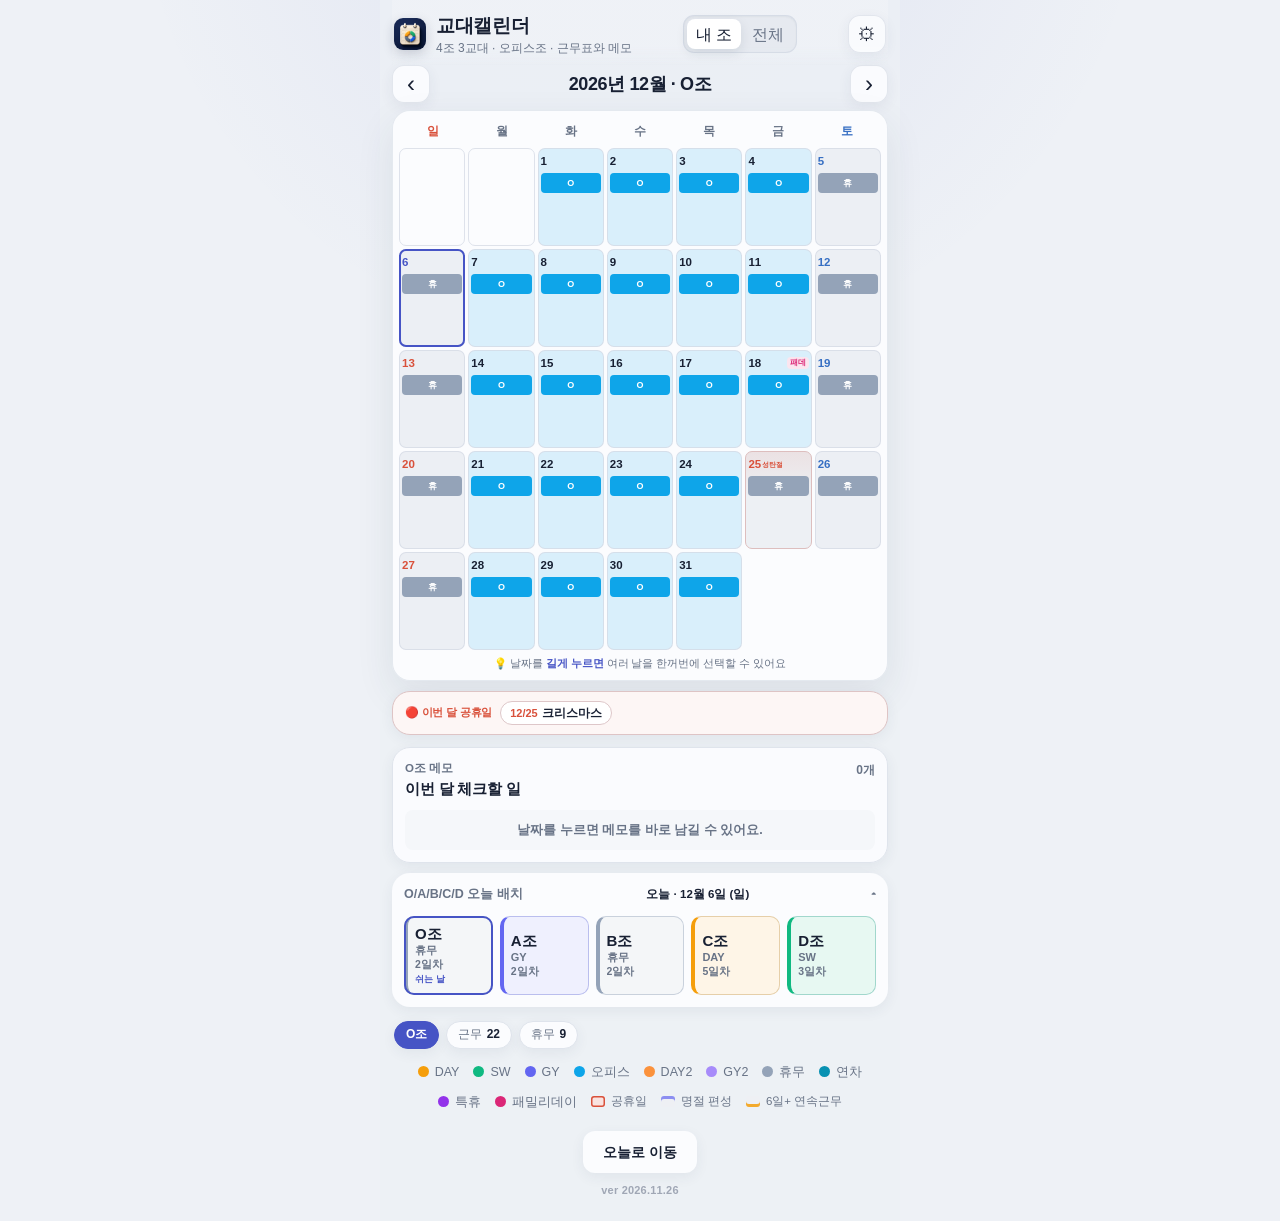
==== index.html @ f19671cc "Give the calendar the first screen, and the rest what is left Opening the app put a board of five te" ====
<!DOCTYPE html>
<html lang="ko">
<head>
  <meta charset="UTF-8" />
  <meta name="viewport" content="width=device-width, initial-scale=1.0, maximum-scale=1.0, user-scalable=no, viewport-fit=cover" />
  <title>교대캘린더: 교대근무자를 위한 캘린더</title>
  <meta name="description" content="교대근무자의 일정과 메모를 한눈에 보고 친구와 공유하는 교대캘린더" />
  <meta name="theme-color" content="#18233f" />
  <meta name="mobile-web-app-capable" content="yes" />
  <meta name="apple-mobile-web-app-capable" content="yes" />
  <meta name="apple-mobile-web-app-title" content="교대캘린더" />
  <meta name="apple-mobile-web-app-status-bar-style" content="default" />
  <link rel="manifest" href="manifest.json" />
  <link rel="icon" href="icons/icon-192-v2.png" />
  <link rel="apple-touch-icon" href="icons/icon-180-v2.png" />
  <link rel="stylesheet" href="style.css?v=20261126c" />
</head>
<body>
  <div class="app">
    <!-- 상단 헤더 -->
    <header class="app-header">
      <div class="brand">
        <img class="brand-logo" src="icons/icon-192-v2.png" alt="" />
        <div class="brand-text">
          <h1>교대캘린더</h1>
          <p class="brand-sub">4조 3교대 · 오피스조 · 근무표와 메모</p>
        </div>
      </div>
      <nav class="calendar-view-tabs" id="calendarViewTabs" aria-label="달력 보기 방식">
        <button type="button" data-calendar-view="single">내 조</button>
        <button type="button" data-calendar-view="all">전체</button>
      </nav>
      <button class="icon-btn" id="btnSettings" aria-label="설정">⚙</button>
    </header>

    <!-- 공유 보기 + 공동 메모 배너 -->
    <div class="sync-banner" id="syncBanner" hidden></div>

    <!-- 초대 링크를 브라우저로 연 친구에게만 보이는 앱 설치 안내 -->
    <div class="install-banner" id="installBanner" hidden></div>

    <!-- 월 이동 -->
    <section class="month-nav">
      <button class="icon-btn nav" id="btnPrev" aria-label="이전 달">‹</button>
      <button class="month-title" id="monthTitle">2026년 6월</button>
      <button class="icon-btn nav" id="btnNext" aria-label="다음 달">›</button>
    </section>

    <!-- 기간 선택 안내 -->
    <div class="range-banner" id="rangeBanner" hidden>
      <span id="rangeBannerText"></span>
      <button id="rangeCancel">취소</button>
    </div>

    <!-- 캘린더 -->
    <main class="calendar" id="singleCalendar">
      <div class="weekdays" id="weekdays"></div>
      <div class="grid" id="grid"></div>
      <p class="cal-hint">💡 날짜를 <b>길게 누르면</b> 여러 날을 한꺼번에 선택할 수 있어요</p>
    </main>

    <!-- 조별 가로 비교표 -->
    <section class="all-groups-calendar" id="allGroupsCalendar" hidden>
      <div class="all-groups-head">
        <div>
          <span>월간 근무 흐름</span>
          <h2>A·B·C·D·O조 비교</h2>
        </div>
        <p>좌우로 밀어서 날짜를 확인하세요</p>
      </div>
      <div class="all-groups-scroll" id="allGroupsScroll">
        <div class="all-groups-grid" id="allGroupsGrid"></div>
      </div>
      <p class="all-groups-hint">근무 칸을 누르면 해당 조의 일정과 메모를 수정할 수 있어요.</p>
    </section>

    <!-- 이번 달 공휴일 -->
    <section class="holiday-panel" id="holidayPanel" hidden></section>

    <!-- 이번 달 메모 -->
    <section class="memo-panel" id="memoPanel" hidden></section>

    <!-- 오늘 조별 배치 (달력이 화면을 먼저 차지하도록 메모 아래에 둔다) -->
    <section class="team-board" id="teamBoard"></section>

    <!-- 월 요약 -->
    <section class="summary" id="summary"></section>

    <!-- 범례 -->
    <section class="legend" id="legend"></section>

    <footer class="app-footer">
      <button class="btn-soft" id="btnToday">오늘로 이동</button>
      <div class="app-version">ver 2026.11.26</div>
    </footer>
  </div>

  <!-- 날짜 편집 시트 -->
  <div class="backdrop" id="dayBackdrop" hidden></div>
  <div class="sheet" id="daySheet" hidden role="dialog" aria-modal="true">
    <div class="sheet-handle"></div>
    <div class="sheet-head">
      <h2 id="sheetDate">날짜</h2>
      <button class="icon-btn" id="btnCloseSheet" aria-label="닫기">✕</button>
    </div>
    <div class="sheet-holiday" id="sheetHoliday" hidden></div>
    <p class="sheet-hint">이 날의 근무를 선택하세요. (패턴과 다르게 바꾸면 <b>수동 변경</b>으로 표시됩니다)</p>
    <div class="memo-editor" id="memoEditor">
      <div class="memo-head">
        <label class="memo-label" for="sheetMemo">함께 보는 메모</label>
        <span class="memo-count" id="memoCount">0/80</span>
      </div>
      <textarea class="memo-input" id="sheetMemo" rows="3" placeholder="예: 교육, 비번, 연차…" maxlength="80"></textarea>
      <div class="memo-presets" id="memoPresets" aria-label="빠른 메모">
        <button type="button" data-memo="교육">교육</button>
        <button type="button" data-memo="비번">비번</button>
        <button type="button" data-memo="연차">연차</button>
        <button type="button" data-memo="병원">병원</button>
      </div>
    </div>
    <div class="sheet-section-label">근무 선택</div>
    <div class="options" id="sheetOptions"></div>
    <div class="sheet-desig" id="sheetDesig" hidden></div>
    <button class="btn-revert" id="btnRevert" hidden>↺ 패턴 값으로 되돌리기</button>
  </div>

  <!-- 설정 화면 -->
  <div class="modal" id="settingsModal" hidden role="dialog" aria-modal="true">
    <header class="modal-head">
      <button class="icon-btn" id="btnCloseSettings" aria-label="닫기">‹</button>
      <h2>설정</h2>
      <span style="width:38px"></span>
    </header>
    <div class="modal-body">

      <section class="set-section">
        <h3>근무 종류 · 시간 · 색상</h3>
        <p class="set-desc">달력 뱃지(D·S·G…), 이름, 시간, 색을 자유롭게 바꾸세요. 맨 아래 <b>＋ 근무 종류 추가</b>로 새 근무를, 🗑 로 삭제할 수 있어요. (시간을 비우면 ‘쉬는 날’로 취급)</p>
        <div class="st-list" id="setShiftTypes"></div>
      </section>

      <section class="set-section">
        <h3>반복 패턴</h3>
        <p class="set-desc">한 주기(사이클)를 순서대로 만드세요. 이 패턴이 조별로 자동 적용됩니다. 달력에서 특정 날을 탭해 따로 바꾸면 현재 선택한 조의 그 날만 수동 변경됩니다.</p>
        <div class="pattern-chips" id="patternChips"></div>
        <div class="pattern-add" id="patternAdd"></div>
        <div class="pattern-actions">
          <button class="btn-soft" id="btnDefaultPattern">기본 패턴 넣기 (D·S·G)</button>
          <button class="btn-text-danger" id="btnClearPattern">패턴 모두 비우기</button>
        </div>
      </section>

      <section class="set-section">
        <h3>패턴 시작일</h3>
        <p class="set-desc">A조의 <b>DAY 1일차</b>가 적용되는 기준 날짜예요. 기본값은 2026년 6월 25일이 A조 GY 4일차가 되도록 맞춰져 있습니다.</p>
        <input class="date-input" id="startDate" type="date" />
      </section>

      <section class="set-section" id="baselineSection">
        <h3>✅ 수동 변경을 기본으로 확정</h3>
        <p class="set-desc">달력에서 직접 바꾼 날(우측 상단 <b>빨간 네모</b>)을 현재 조의 <b>기본 근무표로 굳혀서</b> 빨간 표시를 없앱니다. 바꾼 값은 그대로 유지되고, 친구 화면에도 깔끔하게 반영돼요. 나중에 또 바꾸면 다시 표시되고, 언제든 다시 확정할 수 있어요.</p>
        <div id="baselineBox"></div>
      </section>

      <section class="set-section" id="syncSection">
        <h3>친구와 공유하기</h3>
        <p class="set-desc">근무표를 링크로 초대해 함께 보세요. 근무표 편집은 나만 할 수 있고, 날짜별 <b>메모는 함께 작성</b>할 수 있습니다.</p>
        <div id="syncBox"></div>
      </section>

      <section class="set-section">
        <h3>데이터</h3>
        <p class="set-desc">데이터는 이 브라우저에 저장됩니다. 백업하거나 다른 기기로 옮길 때 사용하세요.</p>
        <div class="data-btns">
          <button class="btn-soft" id="btnExport">⬇ 백업 내보내기</button>
          <button class="btn-soft" id="btnImport">⬆ 불러오기</button>
          <button class="btn-text-danger" id="btnReset">전체 초기화</button>
        </div>
        <input id="importFile" type="file" accept="application/json" hidden />
        <a class="legal-link" href="privacy.html">개인정보 처리방침</a>
      </section>

      <p class="set-foot">교대캘린더 · ver 2026.11.26</p>
    </div>
  </div>

  <script src="qrcode.js?v=20260715a"></script>
  <script src="sync-config.js?v=20261126c"></script>
  <script src="sync.js?v=20261126c"></script>
  <script src="app.js?v=20261126c"></script>
  <script>
    if ('serviceWorker' in navigator && location.protocol !== 'file:') {
      window.addEventListener('load', () => {
        let refreshed = false;
        navigator.serviceWorker.addEventListener('controllerchange', () => {
          if (refreshed) return;
          refreshed = true;
          window.location.reload();
        });
        navigator.serviceWorker.register('./service-worker.js?v=20261126c', { updateViaCache:'none' })
          .then((registration) => registration.update())
          .catch((error) => console.warn('Service worker registration failed:', error));
      });
    }
  </script>
</body>
</html>
---- style.css ----
:root{
  --bg: #eef1f6;
  --card: #fbfcfe;
  --ink: #182033;
  --ink-soft: #687386;
  --line: #dfe4ec;
  --brand: #4654c5;
  --sun: #d9513b;
  --sat: #376fc3;
  --radius: 18px;
  --shadow: 0 14px 38px rgba(42,53,85,.09);
  --shadow-sm: 0 4px 14px rgba(42,53,85,.065);
}

*{ box-sizing:border-box; -webkit-tap-highlight-color: transparent; }
html,body{ margin:0; padding:0; scroll-behavior:smooth; }
body{
  background:
    radial-gradient(circle at 50% -12%, rgba(70,84,197,.09), transparent 34%),
    var(--bg);
  color: var(--ink);
  font-family: "Pretendard Variable", Pretendard, "SUIT Variable", SUIT, -apple-system, BlinkMacSystemFont, "Segoe UI", "Malgun Gothic", sans-serif;
  -webkit-font-smoothing: antialiased;
  line-height: 1.45;
}
button, input, textarea{ font:inherit; }
button, input, textarea{ transition:border-color .18s ease, background-color .18s ease, color .18s ease, box-shadow .18s ease, transform .12s ease; }
button:focus-visible, input:focus-visible, textarea:focus-visible{
  outline:3px solid color-mix(in srgb, var(--brand) 28%, transparent);
  outline-offset:2px;
}

.app{
  max-width: 520px;
  margin: 0 auto;
  min-height: 100dvh;
  background: rgba(238,241,246,.72);
  padding: 0 12px env(safe-area-inset-bottom);
  display: flex;
  flex-direction: column;
}

/* 헤더 */
.app-header{
  position: sticky; top:0; z-index: 5;
  display:flex; align-items:center; justify-content:space-between; gap:8px;
  padding: calc(12px + env(safe-area-inset-top)) 2px 8px;
  background: linear-gradient(rgba(238,241,246,.96) 72%, rgba(238,241,246,0));
  backdrop-filter:blur(12px);
}
.brand{ display:flex; align-items:center; gap:10px; min-width:0; }
.brand-logo{
  display:block;
  width:32px;
  height:32px;
  border-radius:9px;
  box-shadow:0 4px 12px rgba(24,35,63,.18);
}
.brand-text h1{ font-size: 19px; margin:0; letter-spacing:-.3px; }
.brand-sub{ margin:0; font-size: 12px; color: var(--ink-soft); }

.icon-btn{
  border:1px solid rgba(223,228,236,.9); background: rgba(251,252,254,.92); color: var(--ink);
  width: 38px; height: 38px; border-radius: 12px;
  font-size: 18px; cursor:pointer; box-shadow: var(--shadow-sm);
  display:flex; align-items:center; justify-content:center;
}
.icon-btn:active{ transform: scale(.94); }
.icon-btn.nav{ font-size: 24px; }

/* 오늘 조별 배치 */
.team-board{
  background: var(--card);
  border-radius: var(--radius);
  box-shadow: var(--shadow-sm);
  padding: 12px;
  margin: 10px 0 0;
}
.team-head{
  width:100%;
  display:flex; align-items:center; justify-content:space-between;
  gap: 10px; margin: -4px 0 9px;
  padding: 4px 0;
  border:0; background:transparent;
  font-family:inherit; text-align:left; cursor:pointer;
  font-size: 12.5px; color: var(--ink-soft); font-weight:700;
}
.team-head b{ color: var(--ink); font-size: 11.5px; font-weight:800; }
.team-head-main{ display:flex; align-items:baseline; gap:7px; min-width:0; }
.team-head-peek{
  min-width:0; overflow:hidden; text-overflow:ellipsis; white-space:nowrap;
  color:var(--brand); font-size:11.5px; font-weight:850; font-style:normal;
}
.team-caret{
  flex:none; margin-left:-2px; color:var(--ink-soft); font-size:10px; line-height:1;
  transform:rotate(180deg);            /* 펼쳐져 있을 땐 위를 가리킨다 */
  transition:transform .28s ease;
}
.team-head b{ flex:none; }

/* 접기·펼치기 — 높이를 0fr ↔ 1fr 로 바꿔 스르륵 움직인다.
   display:none 이나 hidden 으로는 중간 높이가 없어 전환이 생기지 않는다. */
.team-grid-wrap{
  display:grid;
  grid-template-rows:1fr;
  transition:grid-template-rows .28s ease, opacity .22s ease, margin-top .28s ease;
  opacity:1;
}
.team-grid-wrap > .team-grid{ overflow:hidden; min-height:0; }
.team-board{ transition:padding-bottom .28s ease; }
.team-head{ transition:margin-bottom .28s ease; }
.team-head-peek{ display:none; }
.th-short{ display:none; }

.team-board.collapsed .team-grid-wrap{ grid-template-rows:0fr; opacity:0; margin-top:-2px; }
.team-board.collapsed .team-caret{ transform:rotate(0deg); }
.team-board.collapsed .team-head{ margin-bottom:0; }
.team-board.collapsed .team-head-peek{ display:inline; }
.team-board.collapsed .th-long{ display:none; }
.team-board.collapsed .th-short{ display:inline; }
.team-board.collapsed{ padding-bottom: 8px; }

@media (prefers-reduced-motion: reduce){
  .team-grid-wrap, .team-caret, .team-board, .team-head{ transition:none; }
}
/* 조가 몇이든 한 줄에 둔다. 폰에서 두 줄로 접히면 '오늘 배치'가 화면을 너무 먹는다. */
.team-grid{ display:grid; grid-template-columns: repeat(5,1fr); gap: 7px; min-width:0; }
.team-item{
  min-width: 0;
  min-height: 62px;
  border: 1px solid color-mix(in srgb, var(--c) 30%, var(--line));
  font-family: inherit;
  cursor: pointer;
  background: color-mix(in srgb, var(--c) 10%, white);
  border-left: 4px solid var(--c);
  border-radius: 10px;
  padding: 8px 7px;
  display:grid;
  grid-template-rows: 17px 14px 14px;
  align-content:center;
  align-items:center;
  gap:1px;
  text-align: left;
}
.team-item.active{
  outline:2px solid var(--brand);
  outline-offset:-2px;
  min-height:74px;
  grid-template-rows:17px 14px 14px 13px;
}
.team-item:active{ transform: scale(.97); }
.team-shift, .team-day, .team-time{
  width:100%;
  overflow:hidden;
  text-overflow:ellipsis;
  white-space:nowrap;
}
.team-shift{ font-size: 11px; color: var(--ink-soft); font-weight:700; line-height:1.1; }
.team-item strong{ width:100%; font-size: 15px; color: var(--ink); line-height:1.15; }
.team-day{ font-size: 10.5px; color: var(--ink-soft); font-weight:700; line-height:1.1; }
.team-time{
  font-size:9px;
  color:var(--brand);
  font-weight:850;
  line-height:1.15;
}

/* 폭이 좁아지면 줄을 늘리는 대신 칸을 줄인다. 다섯 칸이 한 줄에 들어가야 한다. */
@media (max-width: 620px){
  .team-grid{ gap: 5px; }
  .team-item{ min-height:58px; padding:7px 4px; border-left-width:3px; grid-template-rows:15px 13px 12px; }
  .team-item.active{ min-height:70px; grid-template-rows:15px 13px 12px 12px; }
  .team-item strong{ font-size:13px; }
  .team-shift{ font-size:10px; }
  .team-day{ font-size:9.5px; }
  .team-time{ font-size:8px; letter-spacing:-.4px; }
}
@media (max-width: 400px){
  .team-grid{ gap: 4px; }
  .team-item{ padding:6px 3px; border-left-width:3px; }
  .team-item strong{ font-size:12.5px; }
  .team-shift{ font-size:9.5px; }
  .team-day{ font-size:9px; }
}

/* 내 조 / 전체 조 보기 전환 — 머리글 오른쪽에 붙은 작은 토글.
   예전처럼 한 줄을 통째로 쓰면 달력이 그만큼 아래로 밀린다. */
.calendar-view-tabs{
  flex:none;
  display:grid;
  grid-template-columns:auto auto;
  gap:2px;
  padding:3px;
  margin:0;
  border:1px solid rgba(211,217,228,.82);
  border-radius:11px;
  background:rgba(226,230,238,.72);
  box-shadow:inset 0 1px 2px rgba(24,35,63,.05);
}
.calendar-view-tabs button{
  min-height:30px;
  padding:0 9px;
  border:0;
  border-radius:8px;
  background:transparent;
  color:var(--ink-soft);
  font:800 11.5px/1 inherit;
  letter-spacing:-.2px;
  white-space:nowrap;
  cursor:pointer;
  transition:background .2s ease, color .2s ease, box-shadow .2s ease, transform .12s ease;
}
.calendar-view-tabs button.active{
  background:#fff;
  color:var(--ink);
  box-shadow:0 4px 12px rgba(24,35,63,.1);
}
.calendar-view-tabs button:active{ transform:scale(.98); }
.calendar-view-tabs button:focus-visible{
  outline:2px solid var(--brand);
  outline-offset:1px;
}

/* 월 이동 */
.month-nav{
  display:flex; align-items:center; justify-content:space-between;
  margin-bottom: 7px;
}
.month-title{
  border:none; background:transparent; font-size: 18px; font-weight: 800;
  letter-spacing: -.4px; cursor:pointer; color: var(--ink);
}

/* 기간 선택 */
.range-banner{
  display:flex; align-items:center; justify-content:space-between; gap:10px;
  background: var(--brand); color:#fff; border-radius:12px;
  padding: 9px 14px; margin: 0 0 10px; font-size: 12.5px; font-weight:700;
  box-shadow: var(--shadow);
}
.range-banner button{ border:none; background:rgba(255,255,255,.25); color:#fff; border-radius:8px; padding:5px 12px; font-size:12px; font-weight:700; cursor:pointer; }
.cal-hint{ text-align:center; font-size:10.5px; color:var(--ink-soft); margin:6px 2px 0; }
.cal-hint b{ color:var(--brand); }

/* 조별 가로 비교표 (행 수 = 조 개수) */
.all-groups-calendar{
  overflow:hidden;
  background:rgba(251,252,254,.97);
  border:1px solid rgba(223,228,236,.86);
  border-radius:var(--radius);
  box-shadow:var(--shadow);
  padding:13px 0 11px;
}
.all-groups-head{
  display:flex;
  align-items:flex-end;
  justify-content:space-between;
  gap:14px;
  padding:0 14px 11px;
}
.all-groups-head span{
  display:block;
  margin-bottom:2px;
  color:var(--ink-soft);
  font-size:10.5px;
  font-weight:800;
  letter-spacing:.04em;
}
.all-groups-head h2{
  margin:0;
  color:var(--ink);
  font-size:16px;
  line-height:1.2;
  letter-spacing:-.35px;
}
.all-groups-head p{
  max-width:145px;
  margin:0;
  color:var(--ink-soft);
  font-size:10.5px;
  line-height:1.35;
  font-weight:700;
  text-align:right;
  text-wrap:balance;
}
.all-groups-scroll{
  width:100%;
  overflow-x:auto;
  overscroll-behavior-inline:contain;
  scrollbar-width:thin;
  scrollbar-color:#b8c0d1 transparent;
}
.all-groups-grid{
  --days:31;
  display:grid;
  grid-template-columns:52px repeat(var(--days), 51px);
  grid-template-rows:28px repeat(var(--rows, 5), 68px);
  width:max-content;
  min-width:100%;
  padding:0 10px 4px 0;
  font-variant-numeric:tabular-nums;
}
.all-groups-corner,
.all-group-label{
  position:sticky;
  left:0;
  z-index:2;
  display:flex;
  align-items:center;
  justify-content:center;
  border:0;
  border-right:1px solid var(--line);
  background:#fbfcfe;
  color:var(--ink-soft);
  font-family:inherit;
}
.all-groups-corner{
  z-index:3;
  font-size:10px;
  font-weight:850;
}
.all-group-label{
  margin:0;
  color:var(--ink);
  font-size:13px;
  font-weight:900;
  cursor:pointer;
}
.all-group-label.active{
  color:var(--brand);
  background:#f0f2ff;
  box-shadow:inset 3px 0 0 var(--brand);
}
.all-date-head{
  display:flex;
  flex-direction:column;
  align-items:center;
  justify-content:center;
  gap:0;
  min-width:0;
  padding:0 2px;
  border-bottom:1px solid var(--line);
  color:var(--ink-soft);
  font-size:9.5px;
  font-weight:850;
  line-height:1.15;
}
.all-date-head small{
  max-width:100%;
  overflow:hidden;
  text-overflow:ellipsis;
  white-space:nowrap;
  color:#a2a9b7;
  font-size:7px;
  font-weight:800;
}
.all-date-head.hol{ background:color-mix(in srgb, var(--sun) 7%, transparent); }
.all-date-head.hol small{ color:var(--sun); }
.all-date-head.sun{ color:var(--sun); }
.all-date-head.sat{ color:var(--sat); }
.all-date-head.today{
  border-radius:6px 6px 0 0;
  background:#eef0ff;
  color:var(--brand);
}
.all-group-cell{
  --c:#94a3b8;
  position:relative;
  min-width:0;
  margin:3px 2px;
  border:1px solid color-mix(in srgb, var(--c) 24%, var(--line));
  border-radius:7px;
  background:color-mix(in srgb, var(--c) 10%, #fff);
  color:var(--ink);
  font-family:inherit;
  cursor:pointer;
  overflow:hidden;
  transition:transform .12s ease, border-color .18s ease, box-shadow .18s ease;
}
.all-group-cell:hover{
  border-color:color-mix(in srgb, var(--c) 58%, var(--line));
  box-shadow:0 4px 10px color-mix(in srgb, var(--c) 12%, transparent);
}
.all-group-cell:active{ transform:scale(.95); }
.all-group-cell:focus-visible{
  outline:2px solid var(--brand);
  outline-offset:-1px;
}
.all-group-cell.today{
  outline:2px solid var(--brand);
  outline-offset:-2px;
}
.all-shift{
  position:absolute;
  top:9px;
  left:4px;
  right:4px;
  display:flex;
  align-items:center;
  justify-content:center;
  height:22px;
  border-radius:5px;
  background:var(--c);
  color:#fff;
  font-size:9px;
  line-height:1;
  font-weight:900;
}
.all-tag{
  position:absolute;
  top:34px;
  left:4px;
  right:4px;
  overflow:hidden;
  color:var(--tag);
  font-size:7px;
  line-height:1.2;
  font-weight:900;
  text-align:center;
  text-overflow:ellipsis;
  white-space:nowrap;
}
.all-memo{
  position:absolute;
  left:5px;
  right:5px;
  bottom:5px;
  overflow:hidden;
  color:#667085;
  font-size:7.5px;
  line-height:1.15;
  font-weight:750;
  text-align:left;
  text-overflow:ellipsis;
  white-space:nowrap;
}
.all-memo::before{
  content:"";
  display:inline-block;
  width:4px;
  height:4px;
  margin-right:3px;
  border-radius:50%;
  background:#e19325;
  vertical-align:1px;
}
.all-groups-hint{
  margin:7px 14px 0;
  color:var(--ink-soft);
  font-size:10.5px;
  line-height:1.4;
  font-weight:700;
}

/* 캘린더 */
.calendar{
  background:rgba(251,252,254,.97);
  border:1px solid rgba(223,228,236,.8);
  border-radius:var(--radius);
  box-shadow:var(--shadow);
  padding:8px 6px 8px;
}
.weekdays{ display:grid; grid-template-columns: repeat(7,1fr); margin-bottom: 4px; }
.wd{ text-align:center; font-size: 12px; color: var(--ink-soft); padding: 4px 0; font-weight:600; }
.wd.sun{ color: var(--sun); }
.wd.sat{ color: var(--sat); }

.grid{
  /* 한 칸 높이를 화면 높이에서 끌어온다.
     184px = 달력 위아래가 늘 차지하는 자리(머리글·월 이동·요일줄·안내문·카드 여백),
     --rows = 그 달이 실제로 쓰는 줄 수(달마다 5 또는 6, app.js가 넣어 준다).
     줄 사이 간격까지 빼고 나눠, 첫 화면이 달력으로 꽉 차되 넘치지는 않게 한다.
     화면이 작은 폰에서는 아래 한계값까지만 줄어들어 글씨가 읽히는 선을 지킨다. */
  --rows: 6;
  --cell-h: clamp(56px, calc((100dvh - 184px - (var(--rows) - 1) * 3px) / var(--rows)), 98px);
  --cell-shift-h: clamp(16px, calc(var(--cell-h) * .2), 23px);
  --cell-row-gap: 4px;
  display:grid;
  grid-template-columns: repeat(7,1fr);
  grid-auto-rows: var(--cell-h);
  gap: 3px;
}
.cell{
  position: relative;
  border:1px solid rgba(211,217,228,.72);
  background:var(--tint, transparent);
  border-radius:7px;
  min-height: 0;
  height: var(--cell-h);
  padding:4px 2px 3px;
  display:grid;
  grid-template-columns:minmax(0,1fr);
  grid-template-rows:16px var(--cell-shift-h) minmax(0,1fr);
  align-content:start;
  justify-items:center;
  gap:var(--cell-row-gap);
  cursor:pointer; font-family: inherit;
  transition:transform .12s ease, border-color .18s ease, box-shadow .18s ease;
  overflow:hidden;
  user-select:none; -webkit-user-select:none; -webkit-touch-callout:none;
}
.cell:hover{ border-color:color-mix(in srgb, var(--brand) 24%, var(--line)); }
.cell:active{ transform: scale(.96); }
.cell.empty{ background: transparent; pointer-events:none; }
.cell.has-memo{
  background:
    linear-gradient(180deg, rgba(255,255,255,.55), rgba(255,255,255,.12) 52%),
    var(--tint, transparent);
}
.dnum{
  grid-column:1;
  justify-self:start;
  align-self:center;
  font-size:11.5px;
  line-height:15px;
  font-weight:800;
  color: var(--ink);
}
.dnum.sun{ color: var(--sun); }
.dnum.sat{ color: var(--sat); }
/* 날짜 + 공휴일 이름 한 줄 */
.cell-top{
  grid-row:1; grid-column:1;
  display:grid;
  grid-template-columns:auto minmax(0,1fr) auto;
  align-items:center;
  gap:1px;
  width:100%; min-width:0; height:16px;
}
/* 공휴일: 날짜 옆에 이름을 작게 적고, 칸 바탕에도 옅은 빨간 기운을 준다.
   (칸이 좁아 긴 이름은 줄임표로 잘리고, 전체 이름은 달력 아래 목록·날짜 상세에 나온다) */
.cell-hol{
  grid-column:2;
  justify-self:start;
  align-self:center;
  min-width:0;
  max-width:100%;
  overflow:hidden;
  text-overflow:ellipsis;
  white-space:nowrap;
  font-size:7px;
  font-weight:800;
  line-height:1;
  letter-spacing:-.3px;
  color:var(--sun);
  pointer-events:none;
}
/* 태그(지근·지휴·특근)가 있는 칸은 자리가 없다 — 이름 대신 빨간 날짜·바탕으로만 알리고,
   전체 이름은 달력 아래 '이번 달 공휴일' 목록에서 읽는다. */
.cell.has-tag .cell-hol{ display:none; }
.cell.is-holiday{
  border-color:color-mix(in srgb, var(--sun) 26%, var(--line));
  background:
    linear-gradient(180deg, color-mix(in srgb, var(--sun) 9%, transparent), transparent 46%),
    var(--tint, transparent);
}
.cell.is-holiday.has-memo{
  background:
    linear-gradient(180deg, color-mix(in srgb, var(--sun) 9%, transparent), transparent 46%),
    linear-gradient(180deg, rgba(255,255,255,.55), rgba(255,255,255,.12) 52%),
    var(--tint, transparent);
}
/* 명절 편성(정규 패턴과 다른 날): 위쪽 보라 라인 */
.cell.is-special{ box-shadow:inset 0 3px 0 rgba(70,84,197,.52); }
/* 6일 이상 연속근무: 아래쪽 주황 라인 */
.cell.long-run{ box-shadow: inset 0 -3px 0 rgba(245,158,11,.7); }
.cell.is-special.long-run{ box-shadow: inset 0 3px 0 rgba(99,102,241,.55), inset 0 -3px 0 rgba(245,158,11,.7); }
.badge{
  grid-column:1;
  align-self:center;
  display:flex;
  grid-row:2;
  justify-self:stretch;
  width:auto;
  max-width:none;
  height:var(--cell-shift-h);
  align-items:center;
  justify-content:center;
  background:var(--shift);
  color:#fff; font-size:9px; font-weight:850;
  line-height:1;
  padding: 0 2px; text-align:center;
  border-radius:4px; letter-spacing:-.15px;
  overflow:hidden; text-overflow:ellipsis; white-space:nowrap;
}
.badge.none{ background: #eef0f4; color:#b6bccb; }
.cell.today{ outline: 2px solid var(--brand); outline-offset: -2px; }
.cell.today .dnum{ color: var(--brand); font-weight: 800; }

.dot-ov{
  position:absolute;
  right:2px;
  bottom:2px;
  width:5px;
  height:5px;
  border-radius:2px;
  background:#e15454;
  box-shadow:0 0 0 1px rgba(255,255,255,.8);
}
.fam-mark{
  grid-column:3;
  justify-self:end;
  align-self:center;
  flex:none;
  padding:0 3px;
  border-radius:4px;
  background:color-mix(in srgb, #db2777 12%, #fff);
  color:#db2777;
  font-size:7.5px;
  font-weight:900;
  line-height:12px;
  letter-spacing:-.3px;
  white-space:nowrap;
  pointer-events:none;
}
/* 정산 태그가 있는 날은 그쪽이 먼저다 — 한 자리를 둘이 쓸 수 없다. */
.cell.has-tag .fam-mark{ display:none; }
.memo-pin{
  display:none;
}
.tag-teuk{ display:inline-block; white-space:nowrap;
  font-size:9px; font-weight:800; color:#fff; background:#dc2626;
  padding:0 6px; border-radius:0; line-height:1.6; letter-spacing:-.3px; }
.cell-tag{
  grid-column:3;
  justify-self:end;
  display:flex;
  align-items:center;
  justify-content:center;
  min-width:18px;
  max-width:23px;
  height:13px;
  white-space:nowrap;
  font-size:7.5px;
  font-weight:900;
  color:var(--tag);
  background:color-mix(in srgb, var(--tag) 12%, white);
  border:1px solid color-mix(in srgb, var(--tag) 35%, white);
  padding:0 2px;
  border-radius:4px;
  line-height:1;
  letter-spacing:-.45px;
  overflow:hidden; text-overflow:ellipsis;
}
.cell-memo{
  grid-column:1;
  grid-row:3;
  align-self:stretch;
  display:-webkit-box;
  justify-self:stretch;
  width:auto; max-width:none; min-width:0;
  height:100%;
  background:rgba(255,255,255,.34);
  border:0;
  color:#596274;
  border-radius:3px;
  font-size:8px;
  line-height:10.5px;
  font-weight:750;
  padding:3px 2px 2px;
  text-align:left;
  overflow:hidden;
  text-overflow:ellipsis;
  white-space:normal;
  word-break:keep-all;
  overflow-wrap:anywhere;
  -webkit-box-orient:vertical;
  -webkit-line-clamp:2;
}
.cell-memo-slot{
  grid-column:1;
  grid-row:3;
  display:block;
  min-width:0;
}
.cell.range-anchor{ outline: 2px solid var(--brand); outline-offset:-2px; }
.cell.range-sel{ outline: 2px dashed var(--brand); outline-offset:-2px; background: rgba(79,70,229,.14); }

@media (max-width: 430px){
  .app{ padding-left:9px; padding-right:9px; }
  .calendar{ padding-inline:5px; }
  /* 토글이 머리글에 들어왔으니 설명줄은 접는다. 제목만으로 충분하다. */
  .brand-sub{ display:none; }
  .brand-logo{ width:28px; height:28px; }
  .brand-text h1{ font-size:17px; }
  .calendar-view-tabs button{ padding:0 7px; font-size:11px; }
  .icon-btn{ width:34px; height:34px; font-size:16px; }
}
@media (max-width: 380px){
  .team-board{ padding:10px; }
  .team-grid{ gap:5px; }
  .team-item{ min-height:58px; padding:7px 6px; }
  .grid{
    --cell-h: clamp(52px, calc((100dvh - 172px - (var(--rows) - 1) * 2px) / var(--rows)), 92px);
    --cell-row-gap:3px; gap:2px;
  }
  .cell{ border-radius:6px; padding-inline:2px; }
  .badge{ font-size:8.5px; }
  .cell-tag{ font-size:7px; }
  .cell-memo{ font-size:7.5px; line-height:10px; padding-inline:3px 2px; }
}

/* 메모 */
/* 이번 달 공휴일 목록 — 달력 칸에서 잘린 이름을 여기서 또렷하게 읽는다 */
.holiday-panel{
  display:flex;
  flex-wrap:wrap;
  align-items:center;
  gap:6px 8px;
  background:color-mix(in srgb, var(--sun) 5%, #fff);
  border:1px solid color-mix(in srgb, var(--sun) 22%, var(--line));
  border-radius:var(--radius);
  box-shadow:var(--shadow-sm);
  padding:9px 12px;
  margin:10px 0 0;
}
.holiday-panel .hol-title{
  color:var(--sun);
  font-size:11px;
  font-weight:900;
  letter-spacing:-.2px;
}
.holiday-panel .hol-item{
  display:inline-flex;
  align-items:baseline;
  gap:4px;
  background:#fff;
  border:1px solid color-mix(in srgb, var(--sun) 20%, var(--line));
  border-radius:999px;
  padding:3px 9px;
  color:var(--ink);
  font-size:11.5px;
  font-weight:700;
  white-space:nowrap;
}
.holiday-panel .hol-item b{
  color:var(--sun);
  font-size:11px;
  font-weight:900;
  font-variant-numeric:tabular-nums;
}

.memo-panel{
  background:rgba(251,252,254,.96);
  border:1px solid var(--line);
  border-radius:var(--radius);
  box-shadow:var(--shadow-sm);
  padding:12px;
  margin:12px 0 0;
}
.memo-panel-head{
  display:flex; align-items:flex-start; justify-content:space-between;
  gap:12px; margin-bottom:10px;
}
.memo-panel-head h2{ margin:1px 0 0; font-size:15px; letter-spacing:-.2px; }
.memo-panel-head b{
  color:var(--ink-soft);
  padding:2px 0;
  font-size:12px;
  white-space:nowrap;
}
.memo-eyebrow{
  display:block; color:var(--ink-soft); font-size:11.5px; font-weight:800;
}
.memo-list{
  display:flex;
  flex-direction:column;
  border-top:1px solid var(--line);
}
.memo-item{
  width:100%; min-width:0;
  border:0;
  border-bottom:1px solid var(--line);
  background:transparent;
  border-radius:0;
  padding:10px 2px;
  display:grid; grid-template-columns:auto auto 1fr; align-items:center; gap:8px;
  font-family:inherit; text-align:left; color:var(--ink); cursor:pointer;
}
.memo-item:hover{ background:#f5f7fa; }
.memo-item:active{ background:#eef1f5; transform:none; }
.memo-date{ color:var(--ink); font-size:12.5px; font-weight:800; white-space:nowrap; }
.memo-shift{
  min-width:28px; text-align:center; color:#fff; background:var(--c);
  border-radius:4px; padding:2px 6px; font-size:11px; font-weight:900;
}
.memo-text{
  min-width:0; color:var(--ink-soft); font-size:12.5px; font-weight:700;
  overflow:hidden; text-overflow:ellipsis; white-space:nowrap;
}
.memo-empty{
  border:0;
  background:#f5f7fa;
  color:var(--ink-soft);
  border-radius:8px;
  padding:11px 12px;
  font-size:12.5px;
  font-weight:800;
  text-align:center;
}

/* 범례 */
/* 월별 자동지정 개수 */
.desig-control{ display:flex; flex-wrap:wrap; align-items:center; gap:10px;
  background:var(--card); border:1px solid var(--line); border-radius:var(--radius);
  box-shadow:var(--shadow-sm); padding:10px 12px; margin:12px 0 0; }
.dc-title{ font-size:12px; font-weight:700; color:var(--ink-soft); }
.dc-field{ display:flex; align-items:center; gap:5px; font-size:12.5px; font-weight:700; }
.dc-dot{ width:10px; height:10px; border-radius:50%; display:inline-block; }
.dc-field input{ width:46px; border:2px solid var(--line); border-radius:9px; padding:5px; font-size:13px; font-family:inherit; text-align:center; }
.dc-field input:focus{ outline:none; border-color:var(--brand); }

.summary{ display:flex; flex-wrap:wrap; gap:7px; justify-content:flex-start; padding:14px 2px 0; }
.sm{ font-size:12px; color:var(--ink-soft); background:var(--card); border:1px solid var(--line); border-radius:999px; padding:4px 11px; box-shadow:var(--shadow-sm); }
.sm b{ color:var(--ink); font-weight:800; margin-left:1px; }
.sm-group{ color:#fff; background:var(--brand); border-color:var(--brand); font-weight:800; }
.sm-teuk{ border-color:#fbd5d0; } .sm-teuk b{ color:#dc2626; }
.sm-jg b{ color:#ef4444; }
.sm-jh b{ color:#0d9488; }

.legend{ display:flex; flex-wrap:wrap; gap: 12px 14px; justify-content:center; padding: 14px 4px 4px; }
.lg{ display:flex; align-items:center; gap:6px; font-size: 12.5px; color: var(--ink-soft); }
.lg-dot{ width:11px; height:11px; border-radius:50%; }
.lg-mark{ font-size:11.5px; }
.lg-bar{ width:14px; height:11px; border-radius:3px; background:#eef0f4; position:relative; flex-shrink:0; }
.lg-bar.sun{ background:color-mix(in srgb, var(--sun) 16%, #fff); box-shadow:none; }
.lg-bar.sun::after{ content:""; position:absolute; inset:0; border-radius:3px; box-shadow:inset 0 0 0 1.5px var(--sun); }
.lg-bar.top{ box-shadow: inset 0 3px 0 rgba(99,102,241,.7); }
.lg-bar.bottom{ box-shadow: inset 0 -3px 0 rgba(245,158,11,.85); }

/* 푸터 */
.app-footer{ padding: 16px 0 22px; text-align:center; margin-top:auto; }
.btn-soft{
  border:none; background: var(--card); color: var(--ink);
  padding: 11px 20px; border-radius: 12px; font-size: 14px; font-weight:600;
  box-shadow: var(--shadow-sm); cursor:pointer;
}
.btn-soft:active{ transform: scale(.97); }
.app-version{
  display:block;
  width:max-content;
  margin:10px auto 0;
  color:#a0a7b5;
  font-size:11px;
  font-weight:800;
  letter-spacing:.2px;
}

/* 백드롭 + 시트 */
.backdrop{
  position: fixed; inset:0; background: rgba(15,18,30,.45);
  z-index: 20; animation: fade .15s ease;
}
@keyframes fade{ from{opacity:0} to{opacity:1} }
.sheet{
  position: fixed; left:0; right:0; bottom:0; z-index: 21;
  max-width: 480px; margin: 0 auto;
  background: var(--card);
  border-radius: 22px 22px 0 0;
  padding: 8px 18px calc(20px + env(safe-area-inset-bottom));
  box-shadow: 0 -10px 40px rgba(0,0,0,.18);
  animation: slideUp .2s cubic-bezier(.2,.8,.2,1);
  max-height: 88vh; overflow-y: auto;
}
@keyframes slideUp{ from{ transform: translateY(100%);} to{ transform: translateY(0);} }
.sheet-handle{ width: 40px; height: 4px; border-radius: 999px; background: var(--line); margin: 4px auto 10px; }
.sheet-head{ display:flex; align-items:center; justify-content:space-between; }
.sheet-head h2{ font-size: 17px; margin: 0; }
.sheet-holiday{ font-size: 13px; font-weight: 700; color:#dc2626; margin: 8px 0 0; display:flex; flex-wrap:wrap; gap:6px 10px; align-items:center; }
.sheet-holiday b{ background:#dc2626; color:#fff; padding:1px 8px; border-radius:6px; }
.sheet-holiday .sh-special{ color:#4f46e5; }
.sheet-holiday .sh-run{ color:#b45309; background:#fff7ed; border:1px solid #fed7aa; padding:1px 8px; border-radius:6px; }
.sheet-holiday .sh-fam{ color:#db2777; background:#fdf2f8; border:1px solid #fbcfe8; padding:1px 8px; border-radius:6px; }
.sheet-hint{ font-size: 12.5px; color: var(--ink-soft); margin: 6px 0 14px; }
.sheet-hint b{ color: #ef4444; }

.options{ display:grid; grid-template-columns: repeat(3,1fr); gap: 8px; }
.opt{
  display:flex; flex-direction:column; align-items:center; gap:4px;
  border: 2px solid var(--line); background: var(--card);
  border-radius: 12px; padding: 9px 5px; cursor:pointer; font-family:inherit;
  text-align:center; min-width:0;
}
.opt:active{ transform: scale(.97); }
.opt.selected{ border-color: var(--c); background: color-mix(in srgb, var(--c) 8%, white); }
.opt-disabled{ opacity:.5; cursor:not-allowed; }
.opt-disabled .opt-time{ color:#ef4444; font-weight:700; }
.opt-badge{ color:#fff; font-weight:800; font-size: 13px; width: 36px; height: 28px; border-radius:8px; display:flex; align-items:center; justify-content:center; flex-shrink:0; }
.opt-label{ font-weight: 700; font-size: 12.5px; line-height:1.15; }
.opt-time{ font-size: 9.5px; color: var(--ink-soft); display:block; line-height:1.15; white-space:nowrap; }
.opt-textwrap{ display:flex; flex-direction:column; align-items:center; gap:1px; min-width:0; width:100%; }

/* 지정 태그 선택 (시트) */
.sheet-desig{ margin-top:16px; }
.desig-label{ font-size:12.5px; color:var(--ink-soft); font-weight:600; margin-bottom:7px; }
.desig-opts{ display:grid; grid-template-columns:repeat(3,1fr); gap:8px; }
.desig-opts.four{ grid-template-columns:repeat(4,1fr); gap:6px; }
.desig-opt{ border:2px solid var(--line); background:var(--card); border-radius:12px; padding:11px 6px; font-size:14px; font-weight:700; font-family:inherit; cursor:pointer; color:var(--ink); }
.desig-opts.four .desig-opt{ padding:10px 3px; font-size:13px; }
.desig-opt:active{ transform:scale(.97); }
.desig-opt.sel{ border-color:var(--brand); background:color-mix(in srgb, var(--brand) 8%, white); }
.desig-opt.tg.sel{ border-color:#dc2626; background:#fdecec; color:#dc2626; }
.desig-opt.jg.sel{ border-color:#ef4444; background:#fdecec; color:#dc2626; }
.desig-opt.jh.sel{ border-color:#0d9488; background:#e6f6f4; color:#0d9488; }
.desig-opt:disabled{ opacity:.4; cursor:not-allowed; }
.desig-hint{ font-size:11px; color:var(--ink-soft); margin-top:8px; }

.btn-revert{
  width:100%; margin-top: 12px; border:none; background:#fff3f1; color:#d9402a;
  padding: 11px; border-radius: 12px; font-size: 13.5px; font-weight: 700; cursor:pointer;
}
.sheet-section-label{
  margin:14px 0 8px;
  color:var(--ink-soft);
  font-size:12.5px;
  font-weight:800;
}
.memo-editor{
  margin-top:10px;
  background:#f4f6f9;
  border:1px solid var(--line);
  border-radius:16px;
  padding:10px;
}
.memo-editor.memo-shared{
  background:#f3f8f7;
  border-color:#b9ddd7;
  box-shadow:none;
}
.memo-editor.memo-shared .memo-label::after{
  content:" · 공동 작성";
  color:#318477;
}
.sheet-ro .sheet-section-label,
.sheet-ro .options,
.sheet-ro .sheet-desig,
.sheet-ro .btn-revert{
  display:none;
}
.sheet-ro .memo-editor{ margin-top:14px; }
.memo-head{ display:flex; align-items:center; justify-content:space-between; gap:10px; margin-bottom:7px; }
.memo-label{ display:block; margin:0; font-size: 12.5px; color: var(--ink-soft); font-weight:800; }
.memo-count{ color:#a0a7b5; font-size:11.5px; font-weight:800; }
.memo-input, .date-input{
  width:100%; border: 2px solid var(--line); border-radius: 12px;
  padding: 11px 12px; font-size: 14px; font-family: inherit; background: var(--card); color: var(--ink);
}
.memo-input{
  min-height:58px;
  resize:vertical;
  line-height:1.45;
  box-shadow:inset 0 1px 0 rgba(20,24,40,.03);
}
.memo-input:focus, .date-input:focus{ outline:none; border-color: var(--brand); box-shadow:0 0 0 3px rgba(79,70,229,.12); }
.memo-presets{ display:flex; flex-wrap:wrap; gap:7px; margin-top:9px; }
.memo-presets button{
  border:1px solid #fed7aa;
  background:#fff7ed;
  color:#b45309;
  border-radius:999px;
  padding:6px 10px;
  font-family:inherit;
  font-size:12px;
  font-weight:800;
  cursor:pointer;
}
.memo-presets button:active{ transform:scale(.96); }

/* 설정 모달 */
.modal{
  position: fixed; inset:0; z-index: 30; background: var(--bg);
  display:flex; flex-direction:column;
  max-width: 480px; margin: 0 auto;
  animation: slideIn .2s ease;
}
@keyframes slideIn{ from{ transform: translateX(100%);} to{ transform: translateX(0);} }
.modal-head{
  display:flex; align-items:center; justify-content:space-between;
  padding: 14px; background: var(--card); box-shadow: var(--shadow-sm);
  position: sticky; top:0;
}
.modal-head h2{ font-size: 17px; margin:0; }
.modal-body{ padding: 16px 16px 60px; overflow-y:auto; }

.set-section{ background: var(--card); border-radius: var(--radius); padding: 16px; margin-bottom: 14px; box-shadow: var(--shadow-sm); }
.set-section h3{ margin: 0 0 4px; font-size: 15px; }
.set-desc{ margin: 0 0 14px; font-size: 12.5px; color: var(--ink-soft); }

.st-list{ display:flex; flex-direction:column; gap: 10px; }
.st-card{ border: 1.5px solid var(--line); border-radius: 12px; padding: 10px; display:flex; flex-direction:column; gap: 8px; }
.st-line1, .st-line2{ display:flex; align-items:center; gap: 8px; }
.st-color{ width: 34px; height: 34px; border:none; border-radius: 9px; padding:0; background:none; cursor:pointer; flex-shrink:0; }
.st-color::-webkit-color-swatch-wrapper{ padding:0; }
.st-color::-webkit-color-swatch{ border:none; border-radius:9px; }
.st-short{ width: 50px; border: 2px solid var(--line); border-radius: 10px; padding: 8px 4px; font-size: 14px; font-weight:800; font-family:inherit; text-align:center; }
.st-label{ flex:1; min-width:0; border: 2px solid var(--line); border-radius: 10px; padding: 8px; font-size: 13px; font-family:inherit; }
.st-del{ border:none; background:#fbeceb; border-radius: 9px; width: 34px; height: 34px; font-size: 15px; cursor:pointer; flex-shrink:0; }
.st-del:active{ transform: scale(.92); }
.st-time{ flex:1; min-width:0; border: 2px solid var(--line); border-radius: 10px; padding: 8px 6px; font-size: 13px; font-family:inherit; }
.st-sep{ color: var(--ink-soft); }
.st-note{ font-size: 10.5px; color: #b6bccb; flex-shrink:0; }
.st-kind{ display:flex; align-items:center; gap:4px; font-size:11.5px; color:var(--ink-soft); white-space:nowrap; flex-shrink:0; }
.st-kind input{ width:15px; height:15px; }
.st-short:focus, .st-label:focus, .st-time:focus{ outline:none; border-color: var(--brand); }
.add-type-btn{ margin-top: 4px; border: 2px dashed var(--line); background: var(--card); color: var(--ink-soft); border-radius: 12px; padding: 11px; font-size: 13.5px; font-weight: 700; cursor:pointer; font-family:inherit; }
.add-type-btn:active{ transform: scale(.98); }
.pattern-actions{ display:flex; align-items:center; gap: 12px; flex-wrap:wrap; }

.pattern-chips{ display:flex; flex-wrap:wrap; gap: 8px; margin-bottom: 14px; min-height: 20px; }
.chip{ display:flex; align-items:center; gap:2px; background:#f4f5f8; border-radius: 999px; padding: 3px 4px 3px 3px; }
.chip-badge{ color:#fff; font-weight:800; font-size: 12px; width: 26px; height: 26px; border-radius:50%; display:flex; align-items:center; justify-content:center; }
.chip-mv{ border:none; background:transparent; color: var(--ink-soft); font-size: 16px; cursor:pointer; width: 18px; padding:0; }
.chip-x{ border:none; background:#e4e7ee; color:#7a8090; border-radius:50%; width:18px; height:18px; font-size:12px; cursor:pointer; line-height:1; margin-left:2px; }
.pattern-add{ display:flex; flex-wrap:wrap; gap: 8px; margin-bottom: 12px; }
.add-btn{ border:none; color:#fff; padding: 8px 12px; border-radius: 10px; font-size: 12.5px; font-weight:700; cursor:pointer; font-family:inherit; }
.add-btn:active{ transform: scale(.96); }
.muted{ color: var(--ink-soft); font-size: 12.5px; }

.btn-text-danger{ border:none; background:none; color:#d9402a; font-size: 13px; font-weight:700; cursor:pointer; padding: 6px 0; }
.data-btns{ display:flex; flex-wrap:wrap; gap: 10px; align-items:center; }
.set-foot{ text-align:center; color: #b6bccb; font-size: 11.5px; margin-top: 24px; }
.legal-link{
  display:inline-block;
  margin-top:14px;
  color:var(--ink-soft);
  font-size:12px;
  text-underline-offset:3px;
}

/* 개인정보 처리방침 */
.legal-page{
  width:min(680px, calc(100% - 28px));
  margin:0 auto;
  padding:28px 0 64px;
}
.legal-back{
  display:inline-flex;
  align-items:center;
  min-height:38px;
  color:var(--brand);
  font-size:13px;
  font-weight:800;
  text-decoration:none;
}
.legal-head{ padding:30px 2px 18px; }
.legal-head span{ color:var(--brand); font-size:12px; font-weight:800; }
.legal-head h1{ margin:6px 0 4px; font-size:30px; letter-spacing:-1px; line-height:1.15; }
.legal-head p{ margin:0; color:var(--ink-soft); font-size:12px; }
.legal-page section{
  margin:12px 0;
  padding:18px;
  border:1px solid var(--line);
  border-radius:16px;
  background:var(--card);
  box-shadow:var(--shadow-sm);
}
.legal-page section h2{ margin:0 0 7px; font-size:15px; }
.legal-page section p{ margin:0; color:var(--ink-soft); font-size:13px; line-height:1.7; }
.legal-page section a{ color:var(--brand); text-underline-offset:3px; }

/* 공유 보기(읽기 전용) 배너 */
.sync-banner{
  background: linear-gradient(90deg, #fef3c7, #fde68a);
  color:#92400e; border:1px solid #fcd34d;
  border-radius:12px; padding:9px 13px; margin:0 0 10px;
  font-size:12.5px; font-weight:800; text-align:center;
  box-shadow:var(--shadow-sm);
}
.sync-banner.err{ background:#fee2e2; border-color:#fecaca; color:#b91c1c; }
.sync-banner b{ text-decoration:underline; }

/* 초대 링크를 브라우저로 연 친구용 설치 안내 */
.install-banner{
  display:flex; align-items:center; gap:10px;
  background:#fff; border:1px solid var(--line);
  border-radius:12px; padding:9px 11px; margin:0 0 10px;
  box-shadow:var(--shadow-sm);
}
.install-banner img{ width:30px; height:30px; border-radius:8px; flex:0 0 auto; }
.install-banner .install-text{ flex:1; min-width:0; }
.install-banner strong{ display:block; font-size:12.5px; line-height:1.3; color:var(--ink); }
.install-banner span{
  display:block; font-size:11.5px; line-height:1.3; color:var(--ink-soft);
  margin-top:1px; overflow:hidden; text-overflow:ellipsis; white-space:nowrap;
}
.install-banner a{
  flex:0 0 auto; background:var(--brand); color:#fff;
  border-radius:9px; padding:7px 11px;
  font-size:12px; font-weight:800; text-decoration:none;
}
.install-banner button{
  flex:0 0 auto; border:0; background:none; color:var(--ink-soft);
  font-size:16px; line-height:1; padding:4px 2px; cursor:pointer;
}
/* 보기 전용 모드: 편집 UI 숨김 */
body.readonly-mode #syncSection{ display:block; }
body.readonly-mode .modal-body .set-section:not(#syncSection){ display:none; }
body.readonly-mode .cal-hint{ display:none; }

/* 공유 설정 박스 */
#syncSection{
  background:
    radial-gradient(circle at 100% 0, rgba(70,84,197,.08), transparent 42%),
    var(--card);
}
.sync-status{ font-size:13.5px; font-weight:800; padding:8px 12px; border-radius:10px; background:#f1f5f9; color:var(--ink); margin-bottom:10px; }
.sync-status.on{ background:#dcfce7; color:#166534; }
.sync-status.err{ background:#fee2e2; color:#b91c1c; }
.sync-lbl{ display:block; font-size:12.5px; font-weight:800; color:var(--ink-soft); margin:2px 0 6px; }
.sync-config, .sync-rules{
  width:100%; border:2px solid var(--line); border-radius:12px;
  padding:10px 12px; font-size:12.5px; font-family:ui-monospace, SFMono-Regular, Menlo, Consolas, monospace;
  background:var(--card); color:var(--ink); resize:vertical; line-height:1.5;
}
.sync-config:focus{ outline:none; border-color:var(--brand); box-shadow:0 0 0 3px rgba(79,70,229,.12); }
.btn-primary{
  margin-top:10px; width:100%; border:none; background:var(--brand); color:#fff;
  padding:12px; border-radius:12px; font-size:14px; font-weight:800; cursor:pointer; font-family:inherit;
  box-shadow:0 5px 14px rgba(79,70,229,.22);
}
.btn-primary:active{ transform:scale(.98); }
.btn-soft.sm{ padding:8px 12px; font-size:12.5px; margin-top:8px; }
.sync-msg{ font-size:12.5px; font-weight:700; color:var(--ink-soft); margin-top:8px; min-height:16px; }
.sync-msg.err{ color:#dc2626; }
.sync-link-row{ display:flex; gap:8px; align-items:stretch; margin-top:2px; }
.sync-link{
  flex:1; min-width:0; border:2px solid var(--line); border-radius:10px;
  padding:9px 10px; font-size:12px; font-family:inherit; background:#f8fafc; color:var(--ink);
}
.sync-note{ font-size:12px; color:var(--ink-soft); margin:9px 0 0; line-height:1.5; }
.sync-actions{ display:flex; align-items:center; justify-content:space-between; gap:10px; margin-top:12px; flex-wrap:wrap; }
.sync-guide{ margin-top:14px; border-top:1px solid var(--line); padding-top:10px; }
.sync-guide summary{ cursor:pointer; font-size:13px; font-weight:800; color:var(--brand); }
.sync-steps{ margin:12px 0 0; padding-left:20px; display:flex; flex-direction:column; gap:12px; }
.sync-steps li{ font-size:12.5px; color:var(--ink); line-height:1.6; }
.sync-steps b{ color:var(--ink); }
.sync-ready-copy{
  display:flex;
  flex-direction:column;
  gap:3px;
  margin:4px 0 12px;
}
.sync-ready-copy strong{ font-size:14px; letter-spacing:-.15px; }
.sync-ready-copy span{ font-size:12px; color:var(--ink-soft); line-height:1.5; }
.btn-kakao{
  width:100%;
  min-height:46px;
  border:1px solid #ead400;
  border-radius:12px;
  background:#fee500;
  color:#191919;
  display:flex;
  align-items:center;
  justify-content:center;
  gap:10px;
  padding:11px 14px;
  font-size:14px;
  font-weight:800;
  cursor:pointer;
  box-shadow:0 7px 16px rgba(117,100,0,.15);
}
.btn-kakao:active{ transform:scale(.98); background:#f7df00; }
/* 공유방에 표시할 내 이름 직접 입력 */
.name-card{
  padding:13px;
  margin:0 0 12px;
  border:1px solid var(--line);
  border-radius:14px;
  background:rgba(248,250,252,.88);
}
.name-card.set{ border-color:color-mix(in srgb, var(--brand) 34%, var(--line)); background:rgba(238,240,255,.72); }
.name-card-head{ display:flex; align-items:center; gap:10px; }
.name-card-head > div{ min-width:0; }
.name-card strong{ display:block; font-size:13.5px; color:var(--ink); }
.name-card p{ margin:3px 0 0; font-size:11.5px; color:var(--ink-soft); line-height:1.45; }
.name-avatar{
  width:34px; height:34px; border-radius:50%; display:grid; place-items:center;
  background:var(--brand); color:#fff; font-size:14px; font-weight:900; flex:0 0 auto;
}
.name-input-row{ display:flex; align-items:center; gap:7px; margin-top:10px; }
.name-input{
  flex:1; min-width:0;
  border:1px solid var(--line); border-radius:10px; background:#fff;
  min-height:40px; padding:0 11px;
  font:600 13.5px/1 inherit; color:var(--ink);
}
.name-input::placeholder{ color:#9aa3b2; font-weight:500; }
/* .btn-primary 기본값(width:100%·margin-top)이 입력칸을 밀어내지 않도록 되돌립니다. */
.name-input-row .btn-primary{
  flex:0 0 auto; width:auto; margin-top:0;
  min-height:40px; padding:0 16px; font-size:13px;
}
.name-card .btn-text-danger{ margin-top:6px; padding-left:0; font-size:11.5px; }
.participants-card{ padding:12px; margin:0 0 12px; border:1px solid var(--line); border-radius:14px; background:rgba(248,250,252,.88); }
.participants-title{ display:flex; align-items:center; justify-content:space-between; margin-bottom:8px; }
.participants-title strong{ font-size:12.5px; }
.participants-title span{ padding:3px 7px; border-radius:999px; background:#e8eafc; color:var(--brand); font-size:10.5px; font-weight:800; }
/* 한 줄에 한 명씩 — 방장·나 표시와 내보내기 버튼을 같이 놓아야 읽힙니다. */
.participant-list{ list-style:none; margin:0; padding:0; display:flex; flex-direction:column; gap:6px; }
.participant-row{
  display:flex; align-items:center; gap:8px;
  padding:7px 8px; border:1px solid #dfe3ea; border-radius:11px; background:#fff;
}
.participant-row.owner{ border-color:#c7cdfd; background:#f4f5ff; }
.participant-avatar{
  flex:0 0 auto; width:24px; height:24px; border-radius:50%;
  display:grid; place-items:center; background:#eef1f6; color:var(--ink-soft);
  font-size:10.5px; font-style:normal; font-weight:900;
}
.participant-row.owner .participant-avatar{ background:var(--brand); color:#fff; }
.participant-name{
  flex:1; min-width:0; overflow:hidden; text-overflow:ellipsis; white-space:nowrap;
  font-size:12.5px; font-weight:750; color:var(--ink);
}
.participant-name .me{
  margin-left:5px; padding:1px 5px; border-radius:999px;
  background:#eef1f6; color:var(--ink-soft); font-size:9.5px; font-weight:800;
}
.participant-row .role{
  flex:0 0 auto; padding:2px 7px; border-radius:999px;
  background:#eef1f6; color:var(--ink-soft); font-size:9.5px; font-weight:800;
}
.participant-row .role.owner{ background:var(--brand); color:#fff; }
.participant-kick{
  flex:0 0 auto; width:26px; height:26px; padding:0;
  border:1px solid #f2c7c7; border-radius:8px; background:#fff;
  color:#c0392b; font-size:12px; font-weight:900; line-height:1; cursor:pointer;
}
.participant-kick:active{ background:#fdeaea; }
.participant-empty{ margin:0; color:var(--ink-soft); font-size:11px; line-height:1.45; }
.participant-note{ margin:8px 0 0; color:var(--ink-soft); font-size:10.5px; line-height:1.5; }
.participant-unnamed{
  margin:8px 0 0; padding:7px 9px; border-radius:9px;
  background:#fff7ed; border:1px solid #fed7aa; color:#9a3412;
  font-size:10.5px; font-weight:700; line-height:1.5;
}
.join-need-name{
  margin:0 0 9px; padding:8px 10px; border-radius:9px;
  background:#fff7ed; border:1px solid #fed7aa; color:#9a3412;
  font-size:11px; font-weight:700; line-height:1.5;
}

/* 초대 코드 — 링크가 앱으로 안 열리는 환경에서 쓰는 확실한 경로 */
.code-card{
  display:flex; align-items:center; gap:10px;
  margin:0 0 6px; padding:11px 12px;
  border:1px dashed var(--brand); border-radius:13px; background:#f5f6ff;
}
.code-label{ flex:0 0 auto; color:var(--ink-soft); font-size:10.5px; font-weight:800; }
.code-value{
  flex:1; min-width:0; overflow:hidden; text-overflow:ellipsis; white-space:nowrap;
  color:var(--brand); font-size:19px; font-weight:900; letter-spacing:.06em;
  font-family:ui-monospace, "SFMono-Regular", Menlo, Consolas, monospace;
}
/* 예전 방의 20자리 코드는 같은 크기로는 칸을 넘칩니다. */
.code-card.long .code-value{ font-size:13.5px; letter-spacing:.02em; }
.code-help{ margin:0 0 12px; color:var(--ink-soft); font-size:11px; line-height:1.55; }

.join-card{
  margin:14px 0 0; padding:12px;
  border:1px solid var(--line); border-radius:14px; background:rgba(248,250,252,.9);
}
.join-card strong{ display:block; font-size:12.5px; color:var(--ink); }
.join-card p{ margin:3px 0 9px; color:var(--ink-soft); font-size:11px; line-height:1.55; }
.join-row{ display:flex; align-items:center; gap:7px; }
.join-input{
  flex:1; min-width:0;
  border:1px solid var(--line); border-radius:10px; background:#fff;
  min-height:40px; padding:0 11px;
  font-size:14px; font-weight:800; letter-spacing:.05em;
  font-family:ui-monospace, "SFMono-Regular", Menlo, Consolas, monospace;
  color:var(--ink);
}
.join-input::placeholder{ font-family:inherit; letter-spacing:0; color:#9aa3b2; font-weight:500; }
/* .btn-primary 기본값(width:100%·margin-top)이 입력칸을 밀어내지 않도록 되돌립니다. */
.join-row .btn-primary{
  flex:0 0 auto; width:auto; margin-top:0;
  min-height:40px; padding:0 18px; font-size:13px;
}
.kakao-mark{
  position:relative;
  display:inline-block;
  width:22px;
  height:18px;
  border-radius:50%;
  background:#191919;
  flex:0 0 auto;
}
.kakao-mark::after{
  content:"";
  position:absolute;
  left:3px;
  bottom:-3px;
  width:7px;
  height:7px;
  background:#191919;
  clip-path:polygon(0 0, 100% 0, 0 100%);
  transform:rotate(-9deg);
}
.sync-intro{
  display:grid;
  grid-template-columns:42px minmax(0,1fr);
  gap:12px;
  align-items:start;
  padding:3px 0 14px;
}
.sync-intro-icon{
  width:42px;
  height:42px;
  border-radius:13px;
  display:flex;
  align-items:center;
  justify-content:center;
  background:#eef0ff;
  color:var(--brand);
  font-size:23px;
  font-weight:700;
}
.sync-intro strong{ display:block; margin:1px 0 3px; font-size:14px; }
.sync-intro p{ margin:0; color:var(--ink-soft); font-size:12px; line-height:1.55; }
.sync-flow{
  display:grid;
  gap:7px;
  padding:11px 12px;
  margin-bottom:2px;
  background:#f3f5f9;
  border-radius:12px;
}
.sync-flow span{
  display:flex;
  align-items:center;
  gap:8px;
  color:#535d70;
  font-size:12px;
  font-weight:700;
}
.sync-flow b{
  width:20px;
  height:20px;
  border-radius:7px;
  display:flex;
  align-items:center;
  justify-content:center;
  background:#fff;
  color:var(--brand);
  box-shadow:0 2px 7px rgba(42,53,85,.08);
  font-size:11px;
}
.sync-setup-alert{
  padding:12px 13px;
  border:1px solid #f4d58d;
  border-radius:12px;
  background:#fff8e8;
  color:#75551f;
}
.sync-setup-alert strong{ display:block; font-size:13.5px; }
.sync-setup-alert p{ margin:4px 0 0; font-size:12px; line-height:1.55; }
.sync-guide code{
  padding:2px 5px;
  border-radius:5px;
  background:#eef0f4;
  font-size:11.5px;
}

/* 수동 변경 → 기본 확정 */
.baseline-empty{ font-size:12.5px; color:var(--ink-soft); margin:2px 0 0; line-height:1.55; }
.baseline-count{ font-size:13px; color:var(--ink); margin:2px 0 10px; }
.baseline-count b{ color:var(--ink); }
#baselineBox .btn-primary{ margin-top:0; }

/* 공유 개선: 보내기 버튼 · QR · 최신 시각 */
.btn-kakao.sync-send{ margin:2px 0 10px; }
.sync-qr{ display:flex; justify-content:center; margin:12px 0 2px; }
.sync-qr svg{
  width:172px; height:172px; background:#fff;
  border:1px solid var(--line); border-radius:14px; padding:9px;
  box-shadow:var(--shadow-sm);
}
/* viewer: '방금 전 업데이트됨' 강조 배지 */
.sync-updated{
  font-size:13.5px; font-weight:800; color:#166534;
  background:#dcfce7; border:1px solid #bbf7d0; border-radius:10px;
  padding:9px 12px; margin-bottom:10px; text-align:center;
}
.sync-updated b{ color:#166534; }
/* owner: 마지막 동기화 시각(작게) */
.sync-synced{ font-size:11.5px; color:var(--ink-soft); margin:8px 0 0; text-align:right; }

[hidden]{ display:none !important; }
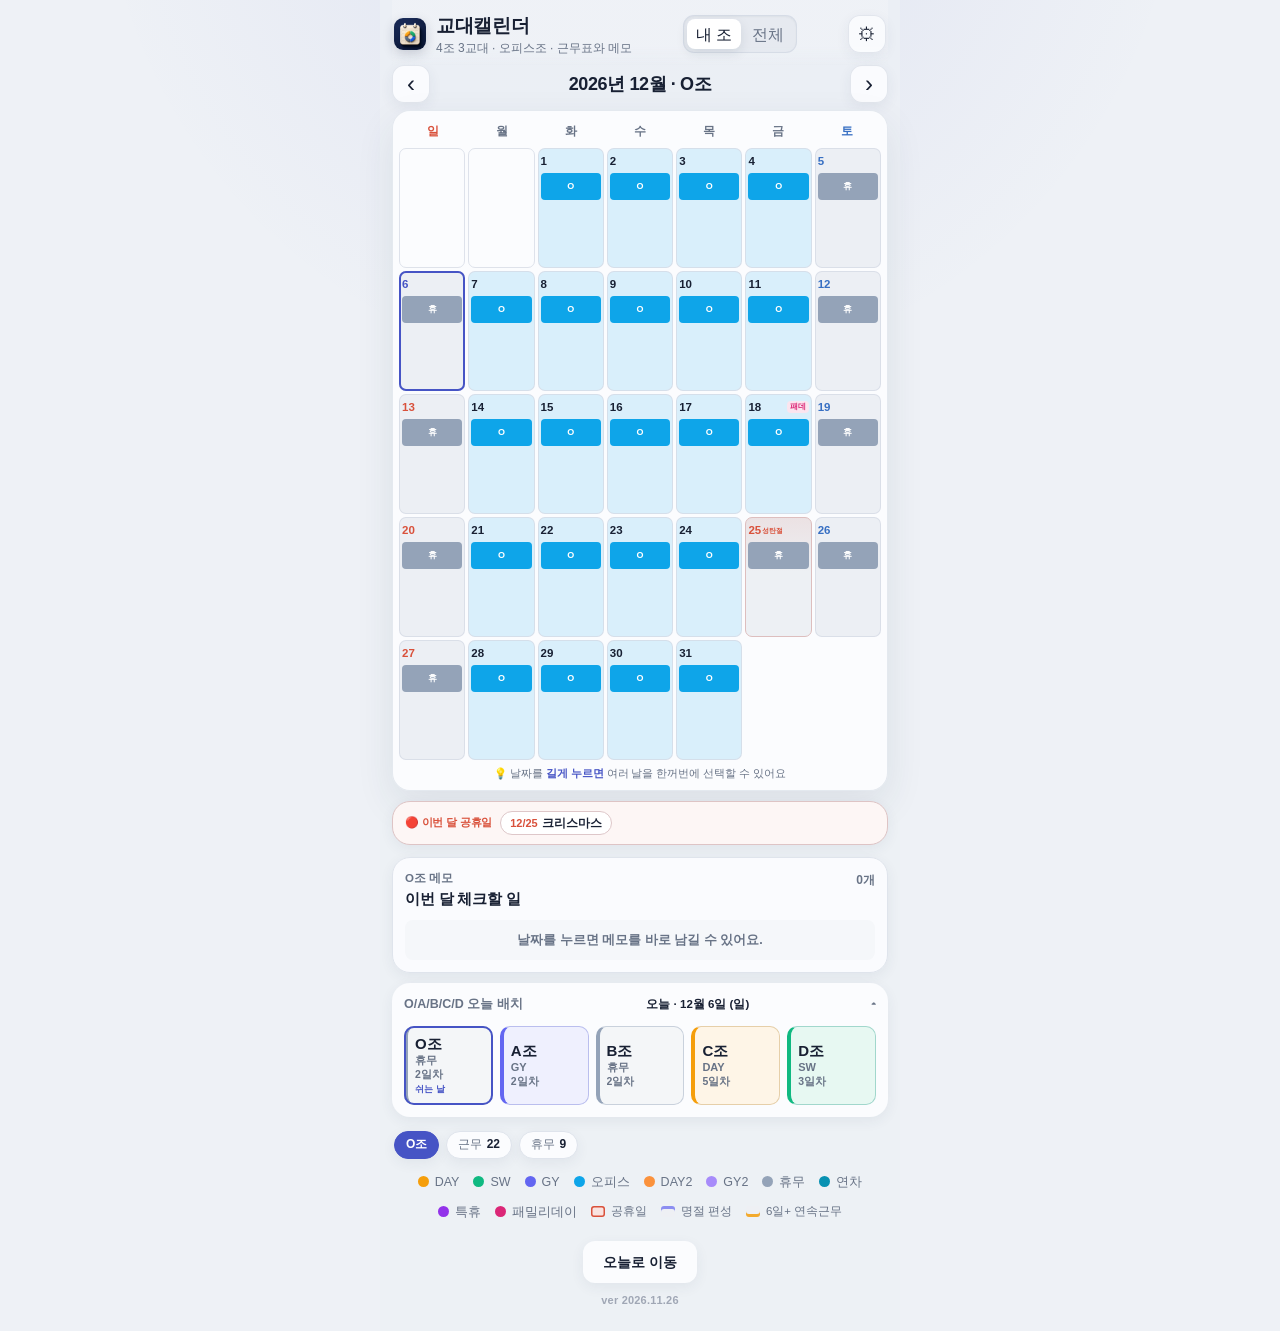
==== commit 880c17f5: "Let the cells grow further on a big phone The ceiling was set at 98px from a 375px-wide screen, wher" ====
--- a/index.html
+++ b/index.html
@@ -13,7 +13,7 @@
   <link rel="manifest" href="manifest.json" />
   <link rel="icon" href="icons/icon-192-v2.png" />
   <link rel="apple-touch-icon" href="icons/icon-180-v2.png" />
-  <link rel="stylesheet" href="style.css?v=20261126c" />
+  <link rel="stylesheet" href="style.css?v=20261126d" />
 </head>
 <body>
   <div class="app">
@@ -185,9 +185,9 @@
   </div>
 
   <script src="qrcode.js?v=20260715a"></script>
-  <script src="sync-config.js?v=20261126c"></script>
-  <script src="sync.js?v=20261126c"></script>
-  <script src="app.js?v=20261126c"></script>
+  <script src="sync-config.js?v=20261126d"></script>
+  <script src="sync.js?v=20261126d"></script>
+  <script src="app.js?v=20261126d"></script>
   <script>
     if ('serviceWorker' in navigator && location.protocol !== 'file:') {
       window.addEventListener('load', () => {
@@ -197,7 +197,7 @@
           refreshed = true;
           window.location.reload();
         });
-        navigator.serviceWorker.register('./service-worker.js?v=20261126c', { updateViaCache:'none' })
+        navigator.serviceWorker.register('./service-worker.js?v=20261126d', { updateViaCache:'none' })
           .then((registration) => registration.update())
           .catch((error) => console.warn('Service worker registration failed:', error));
       });
--- a/style.css
+++ b/style.css
@@ -472,8 +472,8 @@
      줄 사이 간격까지 빼고 나눠, 첫 화면이 달력으로 꽉 차되 넘치지는 않게 한다.
      화면이 작은 폰에서는 아래 한계값까지만 줄어들어 글씨가 읽히는 선을 지킨다. */
   --rows: 6;
-  --cell-h: clamp(56px, calc((100dvh - 184px - (var(--rows) - 1) * 3px) / var(--rows)), 98px);
-  --cell-shift-h: clamp(16px, calc(var(--cell-h) * .2), 23px);
+  --cell-h: clamp(56px, calc((100dvh - 184px - (var(--rows) - 1) * 3px) / var(--rows)), 120px);
+  --cell-shift-h: clamp(16px, calc(var(--cell-h) * .22), 27px);
   --cell-row-gap: 4px;
   display:grid;
   grid-template-columns: repeat(7,1fr);
@@ -691,7 +691,7 @@
   .team-grid{ gap:5px; }
   .team-item{ min-height:58px; padding:7px 6px; }
   .grid{
-    --cell-h: clamp(52px, calc((100dvh - 172px - (var(--rows) - 1) * 2px) / var(--rows)), 92px);
+    --cell-h: clamp(52px, calc((100dvh - 172px - (var(--rows) - 1) * 2px) / var(--rows)), 108px);
     --cell-row-gap:3px; gap:2px;
   }
   .cell{ border-radius:6px; padding-inline:2px; }
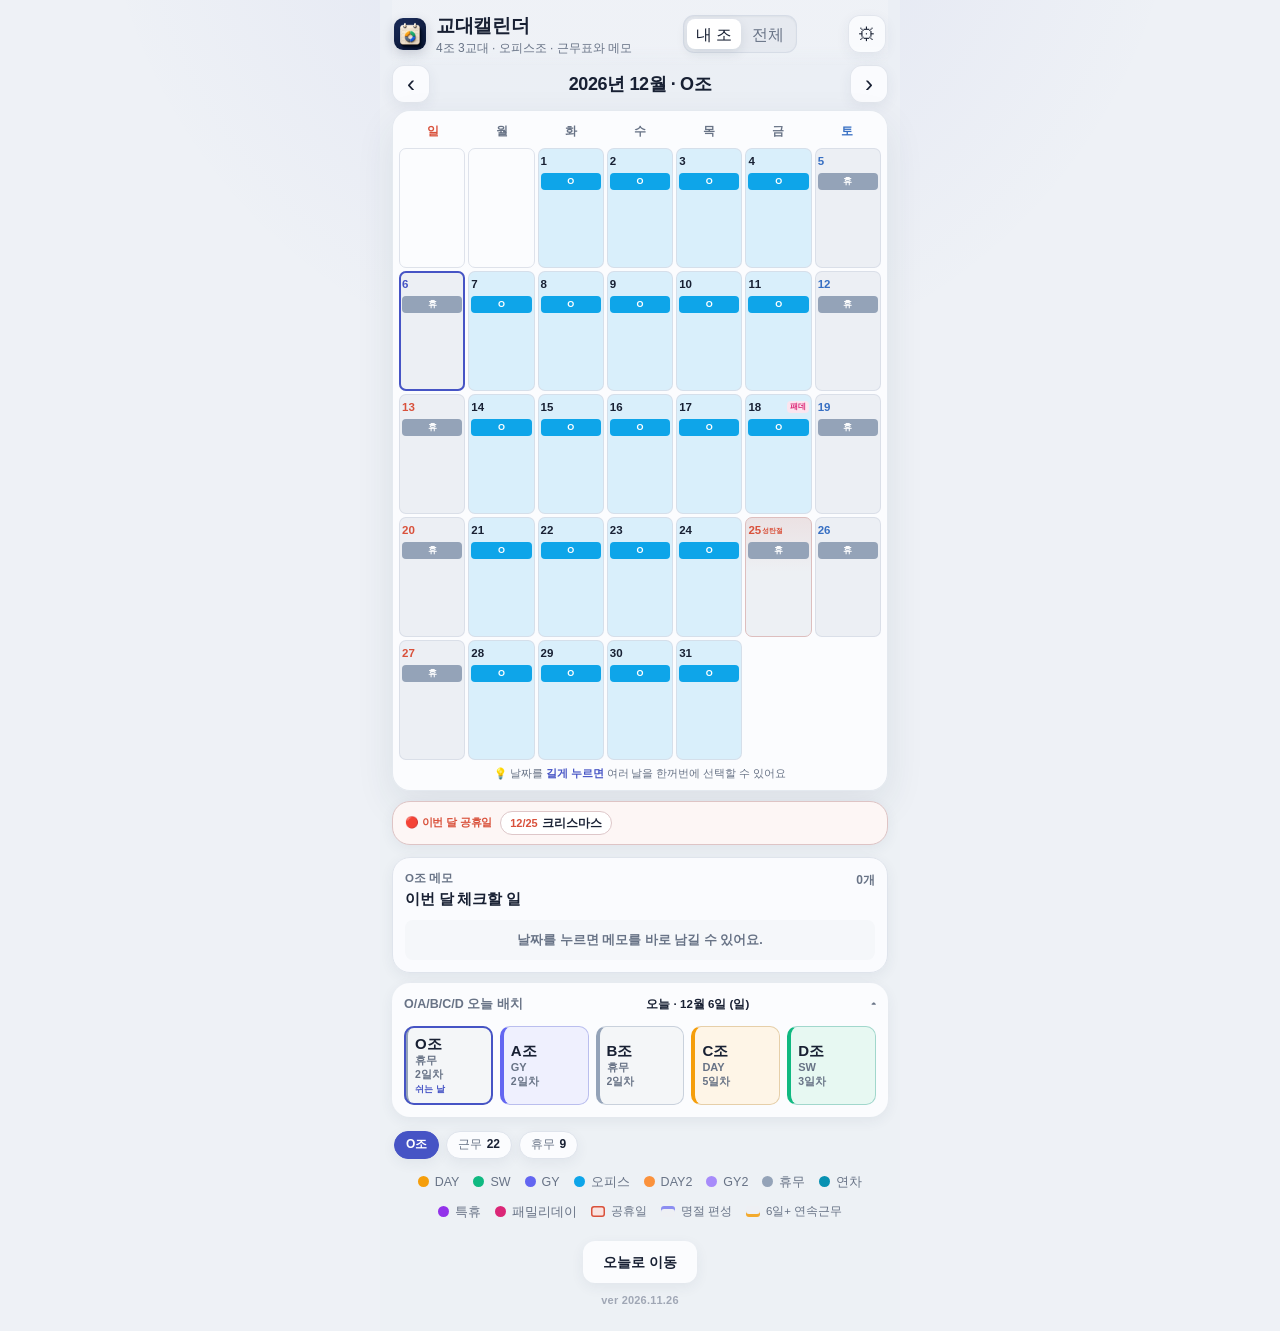
==== commit 8e5f61ef: "Keep the shift badge the height it always was Raising the cell ceiling came with the badge scaling a" ====
--- a/index.html
+++ b/index.html
@@ -13,7 +13,7 @@
   <link rel="manifest" href="manifest.json" />
   <link rel="icon" href="icons/icon-192-v2.png" />
   <link rel="apple-touch-icon" href="icons/icon-180-v2.png" />
-  <link rel="stylesheet" href="style.css?v=20261126d" />
+  <link rel="stylesheet" href="style.css?v=20261126e" />
 </head>
 <body>
   <div class="app">
@@ -185,9 +185,9 @@
   </div>
 
   <script src="qrcode.js?v=20260715a"></script>
-  <script src="sync-config.js?v=20261126d"></script>
-  <script src="sync.js?v=20261126d"></script>
-  <script src="app.js?v=20261126d"></script>
+  <script src="sync-config.js?v=20261126e"></script>
+  <script src="sync.js?v=20261126e"></script>
+  <script src="app.js?v=20261126e"></script>
   <script>
     if ('serviceWorker' in navigator && location.protocol !== 'file:') {
       window.addEventListener('load', () => {
@@ -197,7 +197,7 @@
           refreshed = true;
           window.location.reload();
         });
-        navigator.serviceWorker.register('./service-worker.js?v=20261126d', { updateViaCache:'none' })
+        navigator.serviceWorker.register('./service-worker.js?v=20261126e', { updateViaCache:'none' })
           .then((registration) => registration.update())
           .catch((error) => console.warn('Service worker registration failed:', error));
       });
--- a/style.css
+++ b/style.css
@@ -473,7 +473,7 @@
      화면이 작은 폰에서는 아래 한계값까지만 줄어들어 글씨가 읽히는 선을 지킨다. */
   --rows: 6;
   --cell-h: clamp(56px, calc((100dvh - 184px - (var(--rows) - 1) * 3px) / var(--rows)), 120px);
-  --cell-shift-h: clamp(16px, calc(var(--cell-h) * .22), 27px);
+  --cell-shift-h: 17px;   /* 칸이 커져도 근무 칩 높이는 그대로 — 늘어난 자리는 메모가 쓴다 */
   --cell-row-gap: 4px;
   display:grid;
   grid-template-columns: repeat(7,1fr);
@@ -692,7 +692,7 @@
   .team-item{ min-height:58px; padding:7px 6px; }
   .grid{
     --cell-h: clamp(52px, calc((100dvh - 172px - (var(--rows) - 1) * 2px) / var(--rows)), 108px);
-    --cell-row-gap:3px; gap:2px;
+    --cell-shift-h:16px; --cell-row-gap:3px; gap:2px;
   }
   .cell{ border-radius:6px; padding-inline:2px; }
   .badge{ font-size:8.5px; }
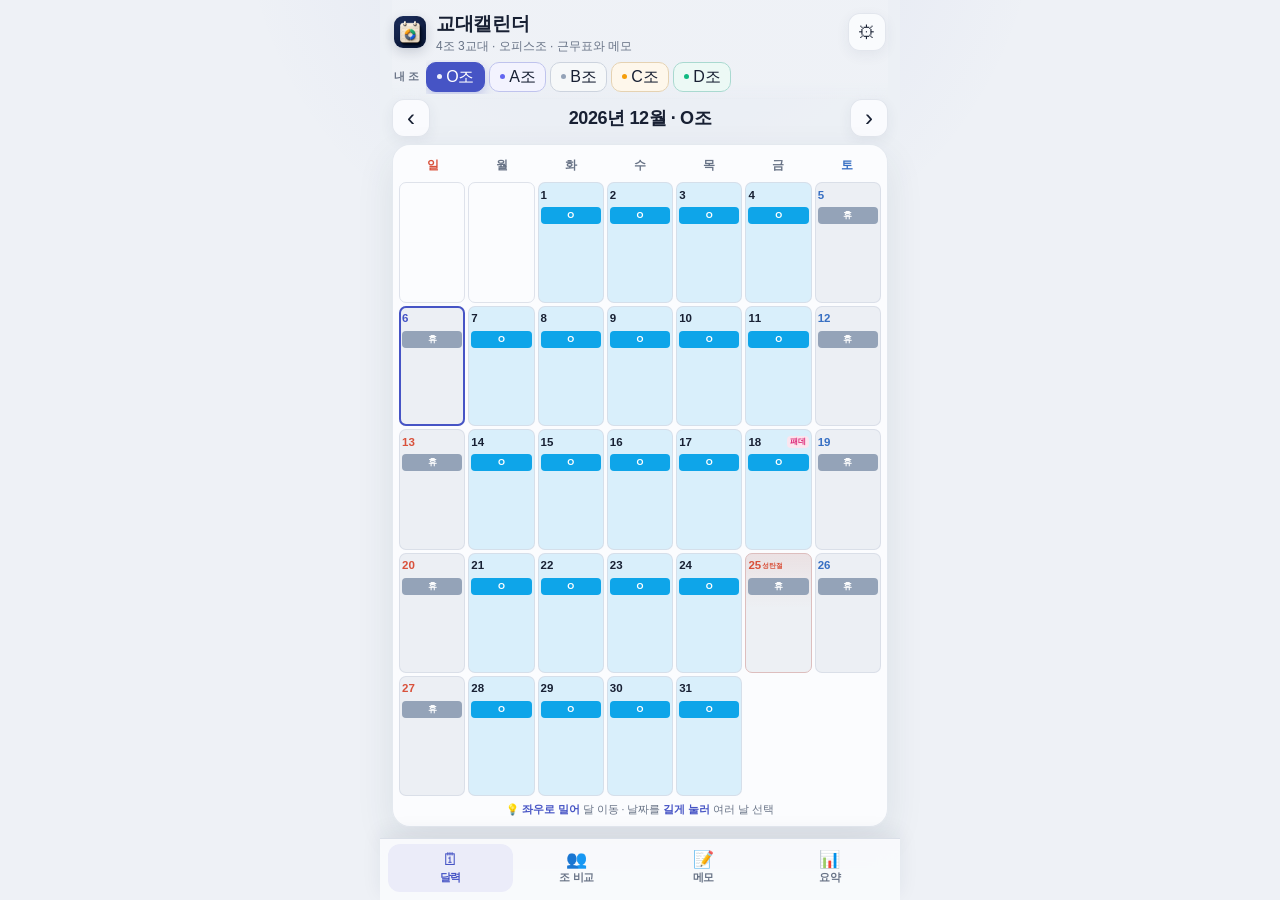
==== commit 531281e1: "Split the app into tabs, and let memos use the whole cell The app was one long scroll: calendar, hol" ====
--- a/index.html
+++ b/index.html
@@ -13,24 +13,27 @@
   <link rel="manifest" href="manifest.json" />
   <link rel="icon" href="icons/icon-192-v2.png" />
   <link rel="apple-touch-icon" href="icons/icon-180-v2.png" />
-  <link rel="stylesheet" href="style.css?v=20261126e" />
+  <link rel="stylesheet" href="style.css?v=20261128a" />
 </head>
 <body>
   <div class="app">
-    <!-- 상단 헤더 -->
+    <!-- 상단 헤더: 브랜드 줄 + 내 조 선택 줄 -->
     <header class="app-header">
-      <div class="brand">
-        <img class="brand-logo" src="icons/icon-192-v2.png" alt="" />
-        <div class="brand-text">
-          <h1>교대캘린더</h1>
-          <p class="brand-sub">4조 3교대 · 오피스조 · 근무표와 메모</p>
-        </div>
-      </div>
-      <nav class="calendar-view-tabs" id="calendarViewTabs" aria-label="달력 보기 방식">
-        <button type="button" data-calendar-view="single">내 조</button>
-        <button type="button" data-calendar-view="all">전체</button>
+      <div class="header-top">
+        <div class="brand">
+          <img class="brand-logo" src="icons/icon-192-v2.png" alt="" />
+          <div class="brand-text">
+            <h1>교대캘린더</h1>
+            <p class="brand-sub">4조 3교대 · 오피스조 · 근무표와 메모</p>
+          </div>
+        </div>
+        <button class="icon-btn" id="btnSettings" aria-label="설정">⚙</button>
+      </div>
+      <!-- 내 조 선택 — 다섯 개 조를 모두 왼쪽에 펼쳐 둔다(설정에서도 바꿀 수 있다) -->
+      <nav class="group-bar" id="groupBar" aria-label="내 조 선택">
+        <span class="group-bar-label">내 조</span>
+        <div class="group-bar-chips" id="groupBarChips"></div>
       </nav>
-      <button class="icon-btn" id="btnSettings" aria-label="설정">⚙</button>
     </header>
 
     <!-- 공유 보기 + 공동 메모 배너 -->
@@ -52,15 +55,18 @@
       <button id="rangeCancel">취소</button>
     </div>
 
-    <!-- 캘린더 -->
-    <main class="calendar" id="singleCalendar">
+    <!-- 캘린더 (달력 탭) -->
+    <main class="calendar" id="singleCalendar" data-tab-panel="calendar">
       <div class="weekdays" id="weekdays"></div>
       <div class="grid" id="grid"></div>
-      <p class="cal-hint">💡 날짜를 <b>길게 누르면</b> 여러 날을 한꺼번에 선택할 수 있어요</p>
+      <p class="cal-hint">💡 <b>좌우로 밀어</b> 달 이동 · 날짜를 <b>길게 눌러</b> 여러 날 선택</p>
     </main>
 
-    <!-- 조별 가로 비교표 -->
-    <section class="all-groups-calendar" id="allGroupsCalendar" hidden>
+    <!-- 오늘 조별 배치 (조 비교 탭의 머리 카드) -->
+    <section class="team-board" id="teamBoard" data-tab-panel="groups" hidden></section>
+
+    <!-- 조별 가로 비교표 (조 비교 탭) -->
+    <section class="all-groups-calendar" id="allGroupsCalendar" data-tab-panel="groups" hidden>
       <div class="all-groups-head">
         <div>
           <span>월간 근무 흐름</span>
@@ -74,25 +80,42 @@
       <p class="all-groups-hint">근무 칸을 누르면 해당 조의 일정과 메모를 수정할 수 있어요.</p>
     </section>
 
-    <!-- 이번 달 공휴일 -->
-    <section class="holiday-panel" id="holidayPanel" hidden></section>
-
-    <!-- 이번 달 메모 -->
-    <section class="memo-panel" id="memoPanel" hidden></section>
-
-    <!-- 오늘 조별 배치 (달력이 화면을 먼저 차지하도록 메모 아래에 둔다) -->
-    <section class="team-board" id="teamBoard"></section>
-
-    <!-- 월 요약 -->
-    <section class="summary" id="summary"></section>
-
-    <!-- 범례 -->
-    <section class="legend" id="legend"></section>
-
-    <footer class="app-footer">
+    <!-- 이번 달 메모 (메모 탭) -->
+    <section class="memo-panel" id="memoPanel" data-tab-panel="memo" hidden></section>
+
+    <!-- 이번 달 공휴일 (요약 탭) -->
+    <section class="holiday-panel" id="holidayPanel" data-tab-panel="info" hidden></section>
+
+    <!-- 오늘 · 다음 근무 · 다음 휴무 (요약 탭) -->
+    <section class="today-card" id="todayCard" data-tab-panel="info" hidden></section>
+
+    <!-- 월 요약 (요약 탭) -->
+    <section class="summary" id="summary" data-tab-panel="info" hidden></section>
+
+    <!-- 범례 (요약 탭) -->
+    <section class="legend" id="legend" data-tab-panel="info" hidden></section>
+
+    <footer class="app-footer" id="appFooter" data-tab-panel="info" hidden>
       <button class="btn-soft" id="btnToday">오늘로 이동</button>
-      <div class="app-version">ver 2026.11.26</div>
+      <div class="app-version">ver 2026.11.28</div>
     </footer>
+
+    <!-- 하단 탭 — 한 화면을 길게 밀어 보지 않고 네 갈래로 나눠 본다 -->
+    <nav class="tabbar" id="tabbar" aria-label="화면 이동">
+      <button type="button" data-tab="calendar">
+        <i aria-hidden="true">🗓</i><span>달력</span>
+      </button>
+      <button type="button" data-tab="groups">
+        <i aria-hidden="true">👥</i><span>조 비교</span>
+      </button>
+      <button type="button" data-tab="memo">
+        <i aria-hidden="true">📝</i><span>메모</span>
+        <b class="tab-badge" id="memoTabBadge" hidden>0</b>
+      </button>
+      <button type="button" data-tab="info">
+        <i aria-hidden="true">📊</i><span>요약</span>
+      </button>
+    </nav>
   </div>
 
   <!-- 날짜 편집 시트 -->
@@ -134,6 +157,12 @@
     <div class="modal-body">
 
       <section class="set-section">
+        <h3>내 조</h3>
+        <p class="set-desc">달력·메모·요약이 모두 이 조를 기준으로 보입니다. <b>O조(오피스조)</b>는 20일 주기를 쓰지 않고 월~금 오피스 근무(09:00~18:00), 주말·공휴일은 휴무입니다. 화면 위쪽 <b>내 조</b> 줄에서도 바로 바꿀 수 있어요.</p>
+        <div class="set-group-pick" id="setGroupPick"></div>
+      </section>
+
+      <section class="set-section">
         <h3>근무 종류 · 시간 · 색상</h3>
         <p class="set-desc">달력 뱃지(D·S·G…), 이름, 시간, 색을 자유롭게 바꾸세요. 맨 아래 <b>＋ 근무 종류 추가</b>로 새 근무를, 🗑 로 삭제할 수 있어요. (시간을 비우면 ‘쉬는 날’로 취급)</p>
         <div class="st-list" id="setShiftTypes"></div>
@@ -180,14 +209,14 @@
         <a class="legal-link" href="privacy.html">개인정보 처리방침</a>
       </section>
 
-      <p class="set-foot">교대캘린더 · ver 2026.11.26</p>
+      <p class="set-foot">교대캘린더 · ver 2026.11.28</p>
     </div>
   </div>
 
   <script src="qrcode.js?v=20260715a"></script>
-  <script src="sync-config.js?v=20261126e"></script>
-  <script src="sync.js?v=20261126e"></script>
-  <script src="app.js?v=20261126e"></script>
+  <script src="sync-config.js?v=20261128a"></script>
+  <script src="sync.js?v=20261128a"></script>
+  <script src="app.js?v=20261128a"></script>
   <script>
     if ('serviceWorker' in navigator && location.protocol !== 'file:') {
       window.addEventListener('load', () => {
@@ -197,7 +226,7 @@
           refreshed = true;
           window.location.reload();
         });
-        navigator.serviceWorker.register('./service-worker.js?v=20261126e', { updateViaCache:'none' })
+        navigator.serviceWorker.register('./service-worker.js?v=20261128a', { updateViaCache:'none' })
           .then((registration) => registration.update())
           .catch((error) => console.warn('Service worker registration failed:', error));
       });
--- a/style.css
+++ b/style.css
@@ -10,6 +10,8 @@
   --radius: 18px;
   --shadow: 0 14px 38px rgba(42,53,85,.09);
   --shadow-sm: 0 4px 14px rgba(42,53,85,.065);
+  /* 하단 탭이 차지하는 높이 — 달력 칸 높이 계산과 본문 아래 여백이 함께 쓴다 */
+  --tabbar-h: 62px;
 }
 
 *{ box-sizing:border-box; -webkit-tap-highlight-color: transparent; }
@@ -35,7 +37,7 @@
   margin: 0 auto;
   min-height: 100dvh;
   background: rgba(238,241,246,.72);
-  padding: 0 12px env(safe-area-inset-bottom);
+  padding: 0 12px calc(var(--tabbar-h) + env(safe-area-inset-bottom) + 6px);
   display: flex;
   flex-direction: column;
 }
@@ -43,11 +45,66 @@
 /* 헤더 */
 .app-header{
   position: sticky; top:0; z-index: 5;
+  display:flex; flex-direction:column; gap:7px;
+  padding: calc(10px + env(safe-area-inset-top)) 2px 7px;
+  background: linear-gradient(rgba(238,241,246,.97) 84%, rgba(238,241,246,0));
+  backdrop-filter:blur(12px);
+}
+.header-top{
   display:flex; align-items:center; justify-content:space-between; gap:8px;
-  padding: calc(12px + env(safe-area-inset-top)) 2px 8px;
-  background: linear-gradient(rgba(238,241,246,.96) 72%, rgba(238,241,246,0));
-  backdrop-filter:blur(12px);
-}
+}
+
+/* 내 조 선택 — 다섯 조를 모두 왼쪽에 펼쳐 둔다.
+   예전의 '내 조 / 전체' 토글은 머리글 가운데에 떠 있어 무엇을 고르는 자리인지
+   읽히지 않았다. 보기 전환은 아래 탭이 맡고, 이 줄은 조 선택만 맡는다. */
+.group-bar{
+  display:flex; align-items:center; gap:8px;
+  min-width:0;
+  margin:0;
+}
+.group-bar-label{
+  flex:none;
+  font-size:10.5px; font-weight:850; letter-spacing:-.2px;
+  color:var(--ink-soft);
+}
+.group-bar-chips{
+  display:flex; align-items:center; gap:4px;
+  min-width:0;
+  overflow-x:auto;
+  scrollbar-width:none;
+  -webkit-overflow-scrolling:touch;
+  padding:2px 2px 2px 0;
+  margin:-2px 0;
+}
+.group-bar-chips::-webkit-scrollbar{ display:none; }
+.group-chip{
+  flex:none;
+  position:relative;
+  min-width:40px; min-height:30px;
+  padding:0 10px;
+  border:1px solid color-mix(in srgb, var(--c, var(--brand)) 26%, var(--line));
+  border-radius:10px;
+  background:color-mix(in srgb, var(--c, var(--brand)) 8%, #fff);
+  color:var(--ink);
+  font:850 12.5px/1 inherit;
+  letter-spacing:-.3px;
+  cursor:pointer;
+  display:flex; align-items:center; justify-content:center; gap:4px;
+}
+/* 오늘 근무를 점으로 같이 알려 준다 — 조를 바꾸지 않고도 누가 뭘 하는지 보인다 */
+.group-chip i{
+  flex:none;
+  width:5px; height:5px; border-radius:50%;
+  background:var(--c, var(--brand));
+}
+.group-chip.active{
+  background:var(--brand);
+  border-color:var(--brand);
+  color:#fff;
+  box-shadow:0 4px 12px rgba(70,84,197,.28);
+}
+.group-chip.active i{ background:rgba(255,255,255,.92); }
+.group-chip:active{ transform:scale(.96); }
 .brand{ display:flex; align-items:center; gap:10px; min-width:0; }
 .brand-logo{
   display:block;
@@ -74,7 +131,7 @@
   border-radius: var(--radius);
   box-shadow: var(--shadow-sm);
   padding: 12px;
-  margin: 10px 0 0;
+  margin: 0 0 10px;
 }
 .team-head{
   width:100%;
@@ -183,43 +240,6 @@
   .team-day{ font-size:9px; }
 }
 
-/* 내 조 / 전체 조 보기 전환 — 머리글 오른쪽에 붙은 작은 토글.
-   예전처럼 한 줄을 통째로 쓰면 달력이 그만큼 아래로 밀린다. */
-.calendar-view-tabs{
-  flex:none;
-  display:grid;
-  grid-template-columns:auto auto;
-  gap:2px;
-  padding:3px;
-  margin:0;
-  border:1px solid rgba(211,217,228,.82);
-  border-radius:11px;
-  background:rgba(226,230,238,.72);
-  box-shadow:inset 0 1px 2px rgba(24,35,63,.05);
-}
-.calendar-view-tabs button{
-  min-height:30px;
-  padding:0 9px;
-  border:0;
-  border-radius:8px;
-  background:transparent;
-  color:var(--ink-soft);
-  font:800 11.5px/1 inherit;
-  letter-spacing:-.2px;
-  white-space:nowrap;
-  cursor:pointer;
-  transition:background .2s ease, color .2s ease, box-shadow .2s ease, transform .12s ease;
-}
-.calendar-view-tabs button.active{
-  background:#fff;
-  color:var(--ink);
-  box-shadow:0 4px 12px rgba(24,35,63,.1);
-}
-.calendar-view-tabs button:active{ transform:scale(.98); }
-.calendar-view-tabs button:focus-visible{
-  outline:2px solid var(--brand);
-  outline-offset:1px;
-}
 
 /* 월 이동 */
 .month-nav{
@@ -472,7 +492,9 @@
      줄 사이 간격까지 빼고 나눠, 첫 화면이 달력으로 꽉 차되 넘치지는 않게 한다.
      화면이 작은 폰에서는 아래 한계값까지만 줄어들어 글씨가 읽히는 선을 지킨다. */
   --rows: 6;
-  --cell-h: clamp(56px, calc((100dvh - 184px - (var(--rows) - 1) * 3px) / var(--rows)), 120px);
+  /* 224px = 머리글 두 줄 · 월 이동 · 요일줄 · 안내문 · 카드 여백.
+     달력 탭에는 이제 달력만 있으므로(공휴일·요약·범례는 다른 탭) 상한을 128px로 올렸다. */
+  --cell-h: clamp(56px, calc((100dvh - 224px - var(--tabbar-h) - (var(--rows) - 1) * 3px) / var(--rows)), 128px);
   --cell-shift-h: 17px;   /* 칸이 커져도 근무 칩 높이는 그대로 — 늘어난 자리는 메모가 쓴다 */
   --cell-row-gap: 4px;
   display:grid;
@@ -665,7 +687,10 @@
   word-break:keep-all;
   overflow-wrap:anywhere;
   -webkit-box-orient:vertical;
-  -webkit-line-clamp:2;
+  /* 2줄로 박아 두면 칸을 키워도 세 줄째부터 "…"로 잘린다.
+     app.js가 칸 높이를 재서 들어가는 줄 수만큼 넣어 준다. */
+  -webkit-line-clamp:var(--memo-lines, 2);
+  line-clamp:var(--memo-lines, 2);
 }
 .cell-memo-slot{
   grid-column:1;
@@ -679,19 +704,23 @@
 @media (max-width: 430px){
   .app{ padding-left:9px; padding-right:9px; }
   .calendar{ padding-inline:5px; }
-  /* 토글이 머리글에 들어왔으니 설명줄은 접는다. 제목만으로 충분하다. */
+  /* 머리글이 두 줄(브랜드 + 내 조)이 되었으니 설명줄은 접는다. 제목만으로 충분하다. */
   .brand-sub{ display:none; }
   .brand-logo{ width:28px; height:28px; }
   .brand-text h1{ font-size:17px; }
-  .calendar-view-tabs button{ padding:0 7px; font-size:11px; }
   .icon-btn{ width:34px; height:34px; font-size:16px; }
 }
 @media (max-width: 380px){
+  :root{ --tabbar-h:58px; }
+  .tabbar button{ min-height:44px; }
+  .tabbar button i{ font-size:15.5px; }
+  .tabbar button span{ font-size:9.5px; }
+  .group-chip{ min-width:37px; padding:0 8px; font-size:12px; }
   .team-board{ padding:10px; }
   .team-grid{ gap:5px; }
   .team-item{ min-height:58px; padding:7px 6px; }
   .grid{
-    --cell-h: clamp(52px, calc((100dvh - 172px - (var(--rows) - 1) * 2px) / var(--rows)), 108px);
+    --cell-h: clamp(52px, calc((100dvh - 206px - var(--tabbar-h) - (var(--rows) - 1) * 2px) / var(--rows)), 112px);
     --cell-shift-h:16px; --cell-row-gap:3px; gap:2px;
   }
   .cell{ border-radius:6px; padding-inline:2px; }
@@ -774,7 +803,7 @@
   background:transparent;
   border-radius:0;
   padding:10px 2px;
-  display:grid; grid-template-columns:auto auto 1fr; align-items:center; gap:8px;
+  display:grid; grid-template-columns:auto auto 1fr; align-items:start; gap:8px;
   font-family:inherit; text-align:left; color:var(--ink); cursor:pointer;
 }
 .memo-item:hover{ background:#f5f7fa; }
@@ -784,10 +813,16 @@
   min-width:28px; text-align:center; color:#fff; background:var(--c);
   border-radius:4px; padding:2px 6px; font-size:11px; font-weight:900;
 }
+/* 메모 탭은 메모를 읽는 자리다 — 한 줄로 자르지 않고 그대로 보여 준다.
+   (달력 칸은 좁아서 줄 수를 제한하지만, 여기서는 전문이 보여야 한다) */
 .memo-text{
   min-width:0; color:var(--ink-soft); font-size:12.5px; font-weight:700;
-  overflow:hidden; text-overflow:ellipsis; white-space:nowrap;
-}
+  line-height:1.5;
+  white-space:pre-wrap;
+  word-break:keep-all;
+  overflow-wrap:anywhere;
+}
+.memo-date, .memo-shift{ margin-top:1px; }
 .memo-empty{
   border:0;
   background:#f5f7fa;
@@ -810,6 +845,56 @@
 .dc-field input{ width:46px; border:2px solid var(--line); border-radius:9px; padding:5px; font-size:13px; font-family:inherit; text-align:center; }
 .dc-field input:focus{ outline:none; border-color:var(--brand); }
 
+/* 오늘 · 다음 근무 · 다음 휴무 — 교대근무 달력 앱이 공통으로 두는 한눈 카드 */
+.today-card{
+  background:var(--card);
+  border:1px solid var(--line);
+  border-radius:var(--radius);
+  box-shadow:var(--shadow-sm);
+  padding:12px 14px;
+  margin:10px 0 0;
+}
+.tc-today{
+  display:grid;
+  grid-template-columns:1fr auto;
+  align-items:baseline;
+  gap:2px 10px;
+  padding:0 0 9px;
+  border-bottom:1px solid var(--line);
+  margin-bottom:7px;
+}
+.tc-today strong{
+  grid-column:1;
+  font-size:17px; letter-spacing:-.3px; color:var(--c);
+}
+.tc-today .tc-key{ grid-column:1; grid-row:1; }
+.tc-time{
+  grid-column:2; grid-row:2;
+  font-size:12px; font-weight:800; color:var(--ink-soft);
+  font-variant-numeric:tabular-nums;
+}
+.tc-key{ font-size:11.5px; font-weight:800; color:var(--ink-soft); }
+.tc-row{
+  display:flex; align-items:center; gap:8px;
+  padding:4px 0;
+  font-size:13px;
+}
+.tc-row .tc-key{ flex:none; width:52px; }
+.tc-row b{ font-weight:850; color:var(--ink); font-variant-numeric:tabular-nums; }
+.tc-dday{
+  flex:none;
+  padding:1px 7px; border-radius:999px;
+  background:color-mix(in srgb, var(--brand) 10%, #fff);
+  border:1px solid color-mix(in srgb, var(--brand) 22%, var(--line));
+  color:var(--brand);
+  font-size:11px; font-weight:900;
+}
+.tc-row em{
+  margin-left:auto;
+  font-style:normal; font-size:11.5px; font-weight:850; color:var(--c);
+  overflow:hidden; text-overflow:ellipsis; white-space:nowrap;
+}
+
 .summary{ display:flex; flex-wrap:wrap; gap:7px; justify-content:flex-start; padding:14px 2px 0; }
 .sm{ font-size:12px; color:var(--ink-soft); background:var(--card); border:1px solid var(--line); border-radius:999px; padding:4px 11px; box-shadow:var(--shadow-sm); }
 .sm b{ color:var(--ink); font-weight:800; margin-left:1px; }
@@ -829,7 +914,7 @@
 .lg-bar.bottom{ box-shadow: inset 0 -3px 0 rgba(245,158,11,.85); }
 
 /* 푸터 */
-.app-footer{ padding: 16px 0 22px; text-align:center; margin-top:auto; }
+.app-footer{ padding: 18px 0 10px; text-align:center; }
 .btn-soft{
   border:none; background: var(--card); color: var(--ink);
   padding: 11px 20px; border-radius: 12px; font-size: 14px; font-weight:600;
@@ -844,6 +929,52 @@
   font-size:11px;
   font-weight:800;
   letter-spacing:.2px;
+}
+
+/* 탭을 옮길 때 내용이 툭 바뀌지 않게 아주 짧게 띄운다. */
+[data-tab-panel]{ animation: tabIn .18s ease both; }
+@keyframes tabIn{ from{ opacity:0; transform:translateY(4px); } to{ opacity:1; transform:none; } }
+@media (prefers-reduced-motion: reduce){
+  [data-tab-panel]{ animation:none; }
+}
+
+/* ---------- 하단 탭 ---------- */
+.tabbar{
+  position:fixed; left:0; right:0; bottom:0; z-index:6;
+  width:100%; max-width:520px; margin:0 auto;
+  display:grid; grid-template-columns:repeat(4,1fr);
+  gap:2px;
+  padding:5px 8px calc(8px + env(safe-area-inset-bottom));
+  background:rgba(249,250,252,.94);
+  border-top:1px solid rgba(214,220,230,.9);
+  backdrop-filter:blur(14px);
+  box-shadow:0 -6px 20px rgba(32,43,72,.07);
+}
+.tabbar button{
+  position:relative;
+  min-height:48px;
+  border:0; border-radius:12px;
+  background:transparent;
+  color:var(--ink-soft);
+  font-family:inherit;
+  cursor:pointer;
+  display:flex; flex-direction:column; align-items:center; justify-content:center; gap:2px;
+  transition:background .18s ease, color .18s ease, transform .12s ease;
+}
+.tabbar button i{ font-size:17px; line-height:1; font-style:normal; }
+.tabbar button span{ font-size:10.5px; font-weight:800; letter-spacing:-.3px; }
+.tabbar button.active{
+  background:color-mix(in srgb, var(--brand) 11%, #fff);
+  color:var(--brand);
+}
+.tabbar button:active{ transform:scale(.95); }
+.tab-badge{
+  position:absolute; top:4px; right:50%; translate:17px 0;
+  min-width:15px; height:15px; padding:0 3px;
+  border-radius:8px;
+  background:var(--sun); color:#fff;
+  font-size:9.5px; font-weight:900; line-height:15px;
+  text-align:center;
 }
 
 /* 백드롭 + 시트 */
@@ -985,6 +1116,49 @@
 .set-section{ background: var(--card); border-radius: var(--radius); padding: 16px; margin-bottom: 14px; box-shadow: var(--shadow-sm); }
 .set-section h3{ margin: 0 0 4px; font-size: 15px; }
 .set-desc{ margin: 0 0 14px; font-size: 12.5px; color: var(--ink-soft); }
+
+/* 설정 · 내 조 선택 — 다섯 조를 한 줄에 두고, 조마다 설명과 오늘 근무를 적어 준다 */
+.set-group-pick{
+  display:grid;
+  grid-template-columns:repeat(5,1fr);
+  gap:6px;
+}
+.pick-group{
+  min-width:0;
+  display:flex; flex-direction:column; align-items:center; justify-content:center; gap:2px;
+  padding:9px 4px;
+  border:1px solid var(--line);
+  border-radius:12px;
+  background:#fff;
+  font-family:inherit;
+  cursor:pointer;
+  text-align:center;
+}
+.pick-group strong{ font-size:14px; color:var(--ink); line-height:1.1; }
+.pick-group span{
+  font-size:9px; font-weight:800; color:var(--ink-soft); line-height:1.2;
+  letter-spacing:-.3px;
+}
+.pick-group em{
+  display:block;
+  max-width:100%;
+  overflow:hidden; text-overflow:ellipsis; white-space:nowrap;
+  font-style:normal; font-size:9px; font-weight:850; letter-spacing:-.3px;
+  color:var(--c, var(--ink-soft));
+}
+.pick-group.active{
+  border-color:var(--brand);
+  background:color-mix(in srgb, var(--brand) 9%, #fff);
+  box-shadow:0 0 0 1px var(--brand) inset;
+}
+.pick-group.active strong{ color:var(--brand); }
+.pick-group:active{ transform:scale(.97); }
+@media (max-width: 380px){
+  .set-group-pick{ gap:4px; }
+  .pick-group{ padding:8px 2px; }
+  .pick-group strong{ font-size:13px; }
+  .pick-group span, .pick-group em{ font-size:8.5px; }
+}
 
 .st-list{ display:flex; flex-direction:column; gap: 10px; }
 .st-card{ border: 1.5px solid var(--line); border-radius: 12px; padding: 10px; display:flex; flex-direction:column; gap: 8px; }
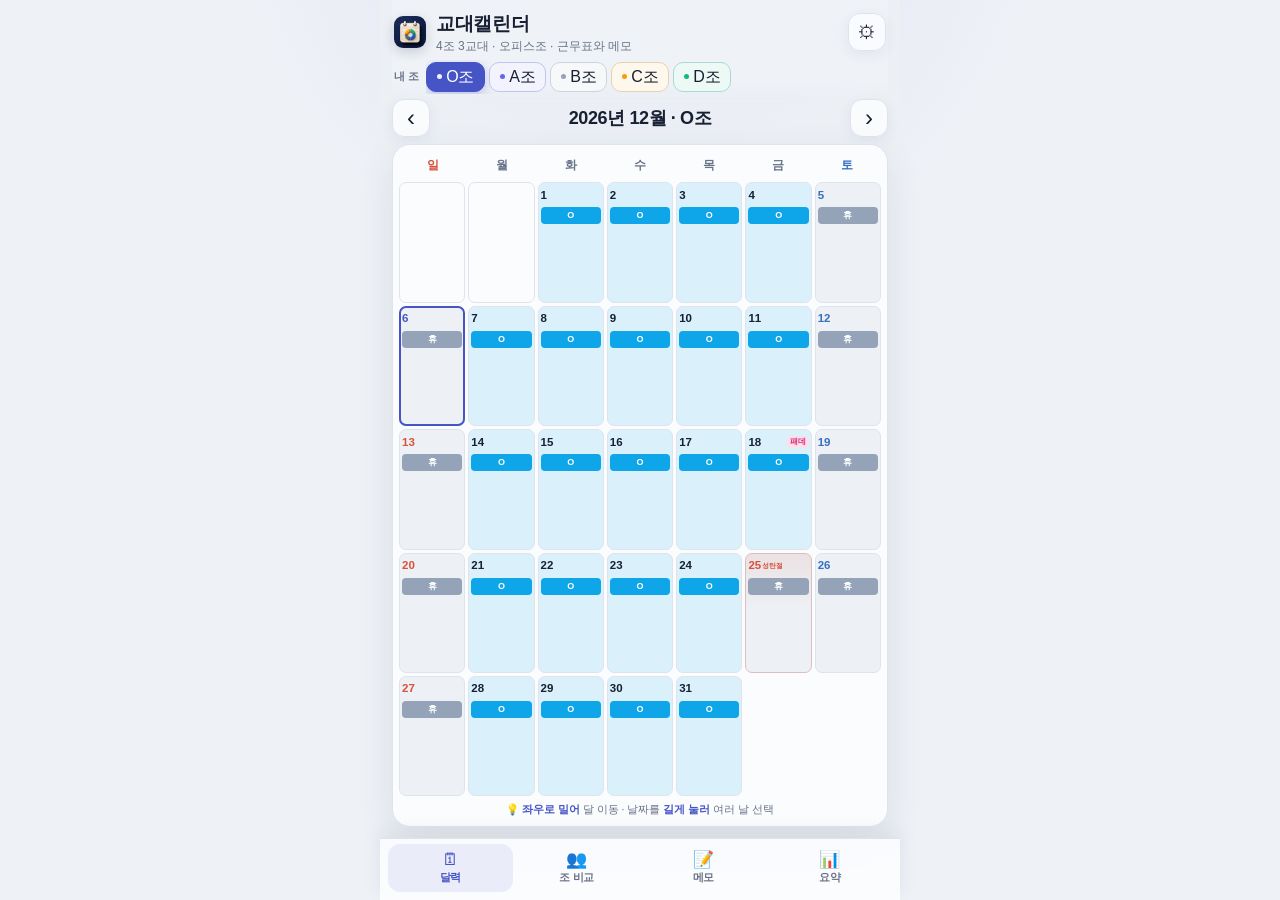
==== commit 8b53f070: "Add a dark theme, and name the colours it needs Night shift means reading this in the dark, and the " ====
--- a/index.html
+++ b/index.html
@@ -13,7 +13,20 @@
   <link rel="manifest" href="manifest.json" />
   <link rel="icon" href="icons/icon-192-v2.png" />
   <link rel="apple-touch-icon" href="icons/icon-180-v2.png" />
-  <link rel="stylesheet" href="style.css?v=20261128a" />
+  <link rel="stylesheet" href="style.css?v=20261128b" />
+  <script>
+    /* 화면이 그려지기 전에 테마를 정한다. app.js 를 기다리면 어두운 화면에서
+       흰 화면이 한 번 번쩍인다. '자동'이면 기기 설정을 따른다. */
+    (function(){
+      var saved;
+      try{ saved = localStorage.getItem('shiftcal.theme'); }catch(e){}
+      var mode = (saved === 'light' || saved === 'dark') ? saved : 'auto';
+      var dark = mode === 'dark' || (mode === 'auto'
+        && window.matchMedia && window.matchMedia('(prefers-color-scheme: dark)').matches);
+      document.documentElement.dataset.theme = dark ? 'dark' : 'light';
+      document.documentElement.dataset.themeMode = mode;
+    })();
+  </script>
 </head>
 <body>
   <div class="app">
@@ -157,6 +170,12 @@
     <div class="modal-body">
 
       <section class="set-section">
+        <h3>화면 테마</h3>
+        <p class="set-desc"><b>자동</b>은 휴대폰 설정(다크 모드)을 그대로 따릅니다. 밤 근무 때 눈이 부시면 <b>어둡게</b>를 고르세요.</p>
+        <div class="set-theme-pick" id="setThemePick"></div>
+      </section>
+
+      <section class="set-section">
         <h3>내 조</h3>
         <p class="set-desc">달력·메모·요약이 모두 이 조를 기준으로 보입니다. <b>O조(오피스조)</b>는 20일 주기를 쓰지 않고 월~금 오피스 근무(09:00~18:00), 주말·공휴일은 휴무입니다. 화면 위쪽 <b>내 조</b> 줄에서도 바로 바꿀 수 있어요.</p>
         <div class="set-group-pick" id="setGroupPick"></div>
@@ -214,9 +233,9 @@
   </div>
 
   <script src="qrcode.js?v=20260715a"></script>
-  <script src="sync-config.js?v=20261128a"></script>
-  <script src="sync.js?v=20261128a"></script>
-  <script src="app.js?v=20261128a"></script>
+  <script src="sync-config.js?v=20261128b"></script>
+  <script src="sync.js?v=20261128b"></script>
+  <script src="app.js?v=20261128b"></script>
   <script>
     if ('serviceWorker' in navigator && location.protocol !== 'file:') {
       window.addEventListener('load', () => {
@@ -226,7 +245,7 @@
           refreshed = true;
           window.location.reload();
         });
-        navigator.serviceWorker.register('./service-worker.js?v=20261128a', { updateViaCache:'none' })
+        navigator.serviceWorker.register('./service-worker.js?v=20261128b', { updateViaCache:'none' })
           .then((registration) => registration.update())
           .catch((error) => console.warn('Service worker registration failed:', error));
       });
--- a/style.css
+++ b/style.css
@@ -1,12 +1,29 @@
 :root{
+  color-scheme: light;
   --bg: #eef1f6;
   --card: #fbfcfe;
+  --surface: #ffffff;          /* 카드 위에 또 얹는 흰 면 */
+  --surface-2: #f3f5f9;        /* 옅은 회색 칸(빈 배지, 눌림 상태) */
+  --mix: #ffffff;              /* color-mix 로 색을 옅게 풀 때의 바탕 */
   --ink: #182033;
   --ink-soft: #687386;
+  --ink-faint: #b6bccb;        /* 보조 설명 · 글자 수 표시 */
+  --memo-ink: #596274;         /* 달력 칸 메모 — 색 깔린 칸 위에서도 읽혀야 한다 */
   --line: #dfe4ec;
   --brand: #4654c5;
   --sun: #d9513b;
   --sat: #376fc3;
+  --danger: #dc2626;
+  --ok: #0d9488;
+  --warn: #b45309;
+  /* 브랜드·강조색을 꽉 채운 칸 위에 얹는 글자.
+     어두운 화면에서는 강조색이 밝아지므로 흰 글자 대신 검은 글자라야 읽힌다. */
+  --on-accent: #ffffff;
+  --fam: #db2777;              /* 패밀리데이 — 어두운 화면에선 한 단계 밝혀야 읽힌다 */
+  /* 알림 상자 세 벌(바탕 · 테두리 · 글자) */
+  --warn-bg: #fff7ed;  --warn-line: #fed7aa;  --warn-ink: #9a3412;
+  --err-bg:  #fee2e2;  --err-line:  #fecaca;  --err-ink:  #b91c1c;
+  --ok-bg:   #dcfce7;  --ok-line:   #bbf7d0;  --ok-ink:   #166534;
   --radius: 18px;
   --shadow: 0 14px 38px rgba(42,53,85,.09);
   --shadow-sm: 0 4px 14px rgba(42,53,85,.065);
@@ -14,11 +31,44 @@
   --tabbar-h: 62px;
 }
 
+/*
+ * 어두운 화면.
+ * 설정의 '자동'은 app.js가 기기 설정을 읽어 data-theme 을 직접 light/dark 로 정해 주므로,
+ * 여기서는 dark 한 벌만 있으면 된다(같은 값을 미디어쿼리에 또 적지 않아도 된다).
+ * 바탕이 어두워지면 보라·빨강·초록은 그대로 두면 탁해 보이므로 한 단계씩 밝힌다.
+ */
+:root[data-theme="dark"]{
+  color-scheme: dark;
+  --bg: #10131b;
+  --card: #1a1f2b;
+  --surface: #222838;
+  --surface-2: #171c26;
+  --mix: #1d222f;
+  --ink: #e9edf6;
+  --ink-soft: #9aa5ba;
+  --ink-faint: #6d7788;
+  --memo-ink: #c3ccdd;
+  --line: #2c3344;
+  --brand: #8f9aef;
+  --sun: #ff8f7a;
+  --sat: #85b4f2;
+  --danger: #f87171;
+  --ok: #2dd4bf;
+  --warn: #fbbf24;
+  --on-accent: #141828;
+  --fam: #f472b6;
+  --warn-bg: rgba(251,191,36,.12);  --warn-line: rgba(251,191,36,.3);  --warn-ink: #fcd34d;
+  --err-bg:  rgba(248,113,113,.13); --err-line:  rgba(248,113,113,.3); --err-ink:  #fca5a5;
+  --ok-bg:   rgba(45,212,191,.13);  --ok-line:   rgba(45,212,191,.3);  --ok-ink:   #5eead4;
+  --shadow: 0 14px 38px rgba(0,0,0,.42);
+  --shadow-sm: 0 4px 14px rgba(0,0,0,.32);
+}
+
 *{ box-sizing:border-box; -webkit-tap-highlight-color: transparent; }
 html,body{ margin:0; padding:0; scroll-behavior:smooth; }
 body{
   background:
-    radial-gradient(circle at 50% -12%, rgba(70,84,197,.09), transparent 34%),
+    radial-gradient(circle at 50% -12%, color-mix(in srgb, var(--brand) 9%, transparent), transparent 34%),
     var(--bg);
   color: var(--ink);
   font-family: "Pretendard Variable", Pretendard, "SUIT Variable", SUIT, -apple-system, BlinkMacSystemFont, "Segoe UI", "Malgun Gothic", sans-serif;
@@ -36,7 +86,7 @@
   max-width: 520px;
   margin: 0 auto;
   min-height: 100dvh;
-  background: rgba(238,241,246,.72);
+  background: color-mix(in srgb, var(--bg) 72%, transparent);
   padding: 0 12px calc(var(--tabbar-h) + env(safe-area-inset-bottom) + 6px);
   display: flex;
   flex-direction: column;
@@ -47,7 +97,7 @@
   position: sticky; top:0; z-index: 5;
   display:flex; flex-direction:column; gap:7px;
   padding: calc(10px + env(safe-area-inset-top)) 2px 7px;
-  background: linear-gradient(rgba(238,241,246,.97) 84%, rgba(238,241,246,0));
+  background: linear-gradient(color-mix(in srgb, var(--bg) 97%, transparent) 84%, transparent);
   backdrop-filter:blur(12px);
 }
 .header-top{
@@ -84,7 +134,7 @@
   padding:0 10px;
   border:1px solid color-mix(in srgb, var(--c, var(--brand)) 26%, var(--line));
   border-radius:10px;
-  background:color-mix(in srgb, var(--c, var(--brand)) 8%, #fff);
+  background:color-mix(in srgb, var(--c, var(--brand)) 8%, var(--mix));
   color:var(--ink);
   font:850 12.5px/1 inherit;
   letter-spacing:-.3px;
@@ -100,10 +150,10 @@
 .group-chip.active{
   background:var(--brand);
   border-color:var(--brand);
-  color:#fff;
+  color:var(--on-accent);
   box-shadow:0 4px 12px rgba(70,84,197,.28);
 }
-.group-chip.active i{ background:rgba(255,255,255,.92); }
+.group-chip.active i{ background:color-mix(in srgb, var(--on-accent) 92%, transparent); }
 .group-chip:active{ transform:scale(.96); }
 .brand{ display:flex; align-items:center; gap:10px; min-width:0; }
 .brand-logo{
@@ -117,7 +167,7 @@
 .brand-sub{ margin:0; font-size: 12px; color: var(--ink-soft); }
 
 .icon-btn{
-  border:1px solid rgba(223,228,236,.9); background: rgba(251,252,254,.92); color: var(--ink);
+  border:1px solid var(--line); background: color-mix(in srgb, var(--card) 92%, transparent); color: var(--ink);
   width: 38px; height: 38px; border-radius: 12px;
   font-size: 18px; cursor:pointer; box-shadow: var(--shadow-sm);
   display:flex; align-items:center; justify-content:center;
@@ -188,7 +238,7 @@
   border: 1px solid color-mix(in srgb, var(--c) 30%, var(--line));
   font-family: inherit;
   cursor: pointer;
-  background: color-mix(in srgb, var(--c) 10%, white);
+  background: color-mix(in srgb, var(--c) 10%, var(--mix));
   border-left: 4px solid var(--c);
   border-radius: 10px;
   padding: 8px 7px;
@@ -254,19 +304,19 @@
 /* 기간 선택 */
 .range-banner{
   display:flex; align-items:center; justify-content:space-between; gap:10px;
-  background: var(--brand); color:#fff; border-radius:12px;
+  background: var(--brand); color:var(--on-accent); border-radius:12px;
   padding: 9px 14px; margin: 0 0 10px; font-size: 12.5px; font-weight:700;
   box-shadow: var(--shadow);
 }
-.range-banner button{ border:none; background:rgba(255,255,255,.25); color:#fff; border-radius:8px; padding:5px 12px; font-size:12px; font-weight:700; cursor:pointer; }
+.range-banner button{ border:none; background:color-mix(in srgb, var(--on-accent) 25%, transparent); color:var(--on-accent); border-radius:8px; padding:5px 12px; font-size:12px; font-weight:700; cursor:pointer; }
 .cal-hint{ text-align:center; font-size:10.5px; color:var(--ink-soft); margin:6px 2px 0; }
 .cal-hint b{ color:var(--brand); }
 
 /* 조별 가로 비교표 (행 수 = 조 개수) */
 .all-groups-calendar{
   overflow:hidden;
-  background:rgba(251,252,254,.97);
-  border:1px solid rgba(223,228,236,.86);
+  background:var(--card);
+  border:1px solid var(--line);
   border-radius:var(--radius);
   box-shadow:var(--shadow);
   padding:13px 0 11px;
@@ -308,7 +358,7 @@
   overflow-x:auto;
   overscroll-behavior-inline:contain;
   scrollbar-width:thin;
-  scrollbar-color:#b8c0d1 transparent;
+  scrollbar-color:var(--ink-faint) transparent;
 }
 .all-groups-grid{
   --days:31;
@@ -330,7 +380,7 @@
   justify-content:center;
   border:0;
   border-right:1px solid var(--line);
-  background:#fbfcfe;
+  background:var(--card);
   color:var(--ink-soft);
   font-family:inherit;
 }
@@ -348,7 +398,7 @@
 }
 .all-group-label.active{
   color:var(--brand);
-  background:#f0f2ff;
+  background:color-mix(in srgb, var(--brand) 8%, var(--mix));
   box-shadow:inset 3px 0 0 var(--brand);
 }
 .all-date-head{
@@ -370,7 +420,7 @@
   overflow:hidden;
   text-overflow:ellipsis;
   white-space:nowrap;
-  color:#a2a9b7;
+  color:var(--ink-faint);
   font-size:7px;
   font-weight:800;
 }
@@ -380,7 +430,7 @@
 .all-date-head.sat{ color:var(--sat); }
 .all-date-head.today{
   border-radius:6px 6px 0 0;
-  background:#eef0ff;
+  background:color-mix(in srgb, var(--brand) 10%, var(--mix));
   color:var(--brand);
 }
 .all-group-cell{
@@ -390,7 +440,7 @@
   margin:3px 2px;
   border:1px solid color-mix(in srgb, var(--c) 24%, var(--line));
   border-radius:7px;
-  background:color-mix(in srgb, var(--c) 10%, #fff);
+  background:color-mix(in srgb, var(--c) 10%, var(--mix));
   color:var(--ink);
   font-family:inherit;
   cursor:pointer;
@@ -446,7 +496,7 @@
   right:5px;
   bottom:5px;
   overflow:hidden;
-  color:#667085;
+  color:var(--ink-soft);
   font-size:7.5px;
   line-height:1.15;
   font-weight:750;
@@ -474,8 +524,8 @@
 
 /* 캘린더 */
 .calendar{
-  background:rgba(251,252,254,.97);
-  border:1px solid rgba(223,228,236,.8);
+  background:var(--card);
+  border:1px solid var(--line);
   border-radius:var(--radius);
   box-shadow:var(--shadow);
   padding:8px 6px 8px;
@@ -504,7 +554,7 @@
 }
 .cell{
   position: relative;
-  border:1px solid rgba(211,217,228,.72);
+  border:1px solid var(--line);
   background:var(--tint, transparent);
   border-radius:7px;
   min-height: 0;
@@ -526,7 +576,7 @@
 .cell.empty{ background: transparent; pointer-events:none; }
 .cell.has-memo{
   background:
-    linear-gradient(180deg, rgba(255,255,255,.55), rgba(255,255,255,.12) 52%),
+    linear-gradient(180deg, color-mix(in srgb, var(--surface) 55%, transparent), color-mix(in srgb, var(--surface) 12%, transparent) 52%),
     var(--tint, transparent);
 }
 .dnum{
@@ -579,7 +629,7 @@
 .cell.is-holiday.has-memo{
   background:
     linear-gradient(180deg, color-mix(in srgb, var(--sun) 9%, transparent), transparent 46%),
-    linear-gradient(180deg, rgba(255,255,255,.55), rgba(255,255,255,.12) 52%),
+    linear-gradient(180deg, color-mix(in srgb, var(--surface) 55%, transparent), color-mix(in srgb, var(--surface) 12%, transparent) 52%),
     var(--tint, transparent);
 }
 /* 명절 편성(정규 패턴과 다른 날): 위쪽 보라 라인 */
@@ -605,7 +655,7 @@
   border-radius:4px; letter-spacing:-.15px;
   overflow:hidden; text-overflow:ellipsis; white-space:nowrap;
 }
-.badge.none{ background: #eef0f4; color:#b6bccb; }
+.badge.none{ background: var(--surface-2); color:var(--ink-faint); }
 .cell.today{ outline: 2px solid var(--brand); outline-offset: -2px; }
 .cell.today .dnum{ color: var(--brand); font-weight: 800; }
 
@@ -617,7 +667,7 @@
   height:5px;
   border-radius:2px;
   background:#e15454;
-  box-shadow:0 0 0 1px rgba(255,255,255,.8);
+  box-shadow:0 0 0 1px color-mix(in srgb, var(--card) 80%, transparent);
 }
 .fam-mark{
   grid-column:3;
@@ -626,8 +676,8 @@
   flex:none;
   padding:0 3px;
   border-radius:4px;
-  background:color-mix(in srgb, #db2777 12%, #fff);
-  color:#db2777;
+  background:color-mix(in srgb, var(--fam) 14%, var(--mix));
+  color:var(--fam);
   font-size:7.5px;
   font-weight:900;
   line-height:12px;
@@ -656,8 +706,8 @@
   font-size:7.5px;
   font-weight:900;
   color:var(--tag);
-  background:color-mix(in srgb, var(--tag) 12%, white);
-  border:1px solid color-mix(in srgb, var(--tag) 35%, white);
+  background:color-mix(in srgb, var(--tag) 12%, var(--mix));
+  border:1px solid color-mix(in srgb, var(--tag) 35%, var(--mix));
   padding:0 2px;
   border-radius:4px;
   line-height:1;
@@ -672,9 +722,9 @@
   justify-self:stretch;
   width:auto; max-width:none; min-width:0;
   height:100%;
-  background:rgba(255,255,255,.34);
+  background:color-mix(in srgb, var(--surface) 34%, transparent);
   border:0;
-  color:#596274;
+  color:var(--memo-ink);
   border-radius:3px;
   font-size:8px;
   line-height:10.5px;
@@ -699,7 +749,7 @@
   min-width:0;
 }
 .cell.range-anchor{ outline: 2px solid var(--brand); outline-offset:-2px; }
-.cell.range-sel{ outline: 2px dashed var(--brand); outline-offset:-2px; background: rgba(79,70,229,.14); }
+.cell.range-sel{ outline: 2px dashed var(--brand); outline-offset:-2px; background: color-mix(in srgb, var(--brand) 14%, transparent); }
 
 @media (max-width: 430px){
   .app{ padding-left:9px; padding-right:9px; }
@@ -736,7 +786,7 @@
   flex-wrap:wrap;
   align-items:center;
   gap:6px 8px;
-  background:color-mix(in srgb, var(--sun) 5%, #fff);
+  background:color-mix(in srgb, var(--sun) 7%, var(--mix));
   border:1px solid color-mix(in srgb, var(--sun) 22%, var(--line));
   border-radius:var(--radius);
   box-shadow:var(--shadow-sm);
@@ -753,7 +803,7 @@
   display:inline-flex;
   align-items:baseline;
   gap:4px;
-  background:#fff;
+  background:var(--surface);
   border:1px solid color-mix(in srgb, var(--sun) 20%, var(--line));
   border-radius:999px;
   padding:3px 9px;
@@ -770,7 +820,7 @@
 }
 
 .memo-panel{
-  background:rgba(251,252,254,.96);
+  background:var(--card);
   border:1px solid var(--line);
   border-radius:var(--radius);
   box-shadow:var(--shadow-sm);
@@ -806,8 +856,8 @@
   display:grid; grid-template-columns:auto auto 1fr; align-items:start; gap:8px;
   font-family:inherit; text-align:left; color:var(--ink); cursor:pointer;
 }
-.memo-item:hover{ background:#f5f7fa; }
-.memo-item:active{ background:#eef1f5; transform:none; }
+.memo-item:hover{ background:var(--surface-2); }
+.memo-item:active{ background:color-mix(in srgb, var(--brand) 7%, var(--surface-2)); transform:none; }
 .memo-date{ color:var(--ink); font-size:12.5px; font-weight:800; white-space:nowrap; }
 .memo-shift{
   min-width:28px; text-align:center; color:#fff; background:var(--c);
@@ -825,7 +875,7 @@
 .memo-date, .memo-shift{ margin-top:1px; }
 .memo-empty{
   border:0;
-  background:#f5f7fa;
+  background:var(--surface-2);
   color:var(--ink-soft);
   border-radius:8px;
   padding:11px 12px;
@@ -884,7 +934,7 @@
 .tc-dday{
   flex:none;
   padding:1px 7px; border-radius:999px;
-  background:color-mix(in srgb, var(--brand) 10%, #fff);
+  background:color-mix(in srgb, var(--brand) 10%, var(--mix));
   border:1px solid color-mix(in srgb, var(--brand) 22%, var(--line));
   color:var(--brand);
   font-size:11px; font-weight:900;
@@ -898,17 +948,17 @@
 .summary{ display:flex; flex-wrap:wrap; gap:7px; justify-content:flex-start; padding:14px 2px 0; }
 .sm{ font-size:12px; color:var(--ink-soft); background:var(--card); border:1px solid var(--line); border-radius:999px; padding:4px 11px; box-shadow:var(--shadow-sm); }
 .sm b{ color:var(--ink); font-weight:800; margin-left:1px; }
-.sm-group{ color:#fff; background:var(--brand); border-color:var(--brand); font-weight:800; }
-.sm-teuk{ border-color:#fbd5d0; } .sm-teuk b{ color:#dc2626; }
-.sm-jg b{ color:#ef4444; }
-.sm-jh b{ color:#0d9488; }
+.sm-group{ color:var(--on-accent); background:var(--brand); border-color:var(--brand); font-weight:800; }
+.sm-teuk{ border-color:color-mix(in srgb, var(--danger) 28%, var(--line)); } .sm-teuk b{ color:var(--danger); }
+.sm-jg b{ color:var(--danger); }
+.sm-jh b{ color:var(--ok); }
 
 .legend{ display:flex; flex-wrap:wrap; gap: 12px 14px; justify-content:center; padding: 14px 4px 4px; }
 .lg{ display:flex; align-items:center; gap:6px; font-size: 12.5px; color: var(--ink-soft); }
 .lg-dot{ width:11px; height:11px; border-radius:50%; }
 .lg-mark{ font-size:11.5px; }
-.lg-bar{ width:14px; height:11px; border-radius:3px; background:#eef0f4; position:relative; flex-shrink:0; }
-.lg-bar.sun{ background:color-mix(in srgb, var(--sun) 16%, #fff); box-shadow:none; }
+.lg-bar{ width:14px; height:11px; border-radius:3px; background:var(--surface-2); position:relative; flex-shrink:0; }
+.lg-bar.sun{ background:color-mix(in srgb, var(--sun) 16%, var(--mix)); box-shadow:none; }
 .lg-bar.sun::after{ content:""; position:absolute; inset:0; border-radius:3px; box-shadow:inset 0 0 0 1.5px var(--sun); }
 .lg-bar.top{ box-shadow: inset 0 3px 0 rgba(99,102,241,.7); }
 .lg-bar.bottom{ box-shadow: inset 0 -3px 0 rgba(245,158,11,.85); }
@@ -925,7 +975,7 @@
   display:block;
   width:max-content;
   margin:10px auto 0;
-  color:#a0a7b5;
+  color:var(--ink-faint);
   font-size:11px;
   font-weight:800;
   letter-spacing:.2px;
@@ -945,8 +995,8 @@
   display:grid; grid-template-columns:repeat(4,1fr);
   gap:2px;
   padding:5px 8px calc(8px + env(safe-area-inset-bottom));
-  background:rgba(249,250,252,.94);
-  border-top:1px solid rgba(214,220,230,.9);
+  background:color-mix(in srgb, var(--card) 94%, transparent);
+  border-top:1px solid var(--line);
   backdrop-filter:blur(14px);
   box-shadow:0 -6px 20px rgba(32,43,72,.07);
 }
@@ -964,7 +1014,7 @@
 .tabbar button i{ font-size:17px; line-height:1; font-style:normal; }
 .tabbar button span{ font-size:10.5px; font-weight:800; letter-spacing:-.3px; }
 .tabbar button.active{
-  background:color-mix(in srgb, var(--brand) 11%, #fff);
+  background:color-mix(in srgb, var(--brand) 11%, var(--mix));
   color:var(--brand);
 }
 .tabbar button:active{ transform:scale(.95); }
@@ -972,14 +1022,14 @@
   position:absolute; top:4px; right:50%; translate:17px 0;
   min-width:15px; height:15px; padding:0 3px;
   border-radius:8px;
-  background:var(--sun); color:#fff;
+  background:var(--sun); color:var(--on-accent);
   font-size:9.5px; font-weight:900; line-height:15px;
   text-align:center;
 }
 
 /* 백드롭 + 시트 */
 .backdrop{
-  position: fixed; inset:0; background: rgba(15,18,30,.45);
+  position: fixed; inset:0; background: rgba(8,10,18,.5);
   z-index: 20; animation: fade .15s ease;
 }
 @keyframes fade{ from{opacity:0} to{opacity:1} }
@@ -997,13 +1047,13 @@
 .sheet-handle{ width: 40px; height: 4px; border-radius: 999px; background: var(--line); margin: 4px auto 10px; }
 .sheet-head{ display:flex; align-items:center; justify-content:space-between; }
 .sheet-head h2{ font-size: 17px; margin: 0; }
-.sheet-holiday{ font-size: 13px; font-weight: 700; color:#dc2626; margin: 8px 0 0; display:flex; flex-wrap:wrap; gap:6px 10px; align-items:center; }
-.sheet-holiday b{ background:#dc2626; color:#fff; padding:1px 8px; border-radius:6px; }
-.sheet-holiday .sh-special{ color:#4f46e5; }
-.sheet-holiday .sh-run{ color:#b45309; background:#fff7ed; border:1px solid #fed7aa; padding:1px 8px; border-radius:6px; }
-.sheet-holiday .sh-fam{ color:#db2777; background:#fdf2f8; border:1px solid #fbcfe8; padding:1px 8px; border-radius:6px; }
+.sheet-holiday{ font-size: 13px; font-weight: 700; color:var(--danger); margin: 8px 0 0; display:flex; flex-wrap:wrap; gap:6px 10px; align-items:center; }
+.sheet-holiday b{ background:var(--danger); color:var(--on-accent); padding:1px 8px; border-radius:6px; }
+.sheet-holiday .sh-special{ color:var(--brand); }
+.sheet-holiday .sh-run{ color:var(--warn-ink); background:var(--warn-bg); border:1px solid var(--warn-line); padding:1px 8px; border-radius:6px; }
+.sheet-holiday .sh-fam{ color:var(--fam); background:color-mix(in srgb, var(--fam) 10%, var(--mix)); border:1px solid color-mix(in srgb, var(--fam) 28%, var(--mix)); padding:1px 8px; border-radius:6px; }
 .sheet-hint{ font-size: 12.5px; color: var(--ink-soft); margin: 6px 0 14px; }
-.sheet-hint b{ color: #ef4444; }
+.sheet-hint b{ color: var(--danger); }
 
 .options{ display:grid; grid-template-columns: repeat(3,1fr); gap: 8px; }
 .opt{
@@ -1013,9 +1063,9 @@
   text-align:center; min-width:0;
 }
 .opt:active{ transform: scale(.97); }
-.opt.selected{ border-color: var(--c); background: color-mix(in srgb, var(--c) 8%, white); }
+.opt.selected{ border-color: var(--c); background: color-mix(in srgb, var(--c) 8%, var(--mix)); }
 .opt-disabled{ opacity:.5; cursor:not-allowed; }
-.opt-disabled .opt-time{ color:#ef4444; font-weight:700; }
+.opt-disabled .opt-time{ color:var(--danger); font-weight:700; }
 .opt-badge{ color:#fff; font-weight:800; font-size: 13px; width: 36px; height: 28px; border-radius:8px; display:flex; align-items:center; justify-content:center; flex-shrink:0; }
 .opt-label{ font-weight: 700; font-size: 12.5px; line-height:1.15; }
 .opt-time{ font-size: 9.5px; color: var(--ink-soft); display:block; line-height:1.15; white-space:nowrap; }
@@ -1029,15 +1079,15 @@
 .desig-opt{ border:2px solid var(--line); background:var(--card); border-radius:12px; padding:11px 6px; font-size:14px; font-weight:700; font-family:inherit; cursor:pointer; color:var(--ink); }
 .desig-opts.four .desig-opt{ padding:10px 3px; font-size:13px; }
 .desig-opt:active{ transform:scale(.97); }
-.desig-opt.sel{ border-color:var(--brand); background:color-mix(in srgb, var(--brand) 8%, white); }
-.desig-opt.tg.sel{ border-color:#dc2626; background:#fdecec; color:#dc2626; }
-.desig-opt.jg.sel{ border-color:#ef4444; background:#fdecec; color:#dc2626; }
-.desig-opt.jh.sel{ border-color:#0d9488; background:#e6f6f4; color:#0d9488; }
+.desig-opt.sel{ border-color:var(--brand); background:color-mix(in srgb, var(--brand) 8%, var(--mix)); }
+.desig-opt.tg.sel{ border-color:var(--danger); background:var(--err-bg); color:var(--err-ink); }
+.desig-opt.jg.sel{ border-color:var(--danger); background:var(--err-bg); color:var(--err-ink); }
+.desig-opt.jh.sel{ border-color:var(--ok); background:var(--ok-bg); color:var(--ok-ink); }
 .desig-opt:disabled{ opacity:.4; cursor:not-allowed; }
 .desig-hint{ font-size:11px; color:var(--ink-soft); margin-top:8px; }
 
 .btn-revert{
-  width:100%; margin-top: 12px; border:none; background:#fff3f1; color:#d9402a;
+  width:100%; margin-top: 12px; border:none; background:var(--err-bg); color:var(--err-ink);
   padding: 11px; border-radius: 12px; font-size: 13.5px; font-weight: 700; cursor:pointer;
 }
 .sheet-section-label{
@@ -1048,19 +1098,19 @@
 }
 .memo-editor{
   margin-top:10px;
-  background:#f4f6f9;
+  background:var(--surface-2);
   border:1px solid var(--line);
   border-radius:16px;
   padding:10px;
 }
 .memo-editor.memo-shared{
-  background:#f3f8f7;
-  border-color:#b9ddd7;
+  background:var(--ok-bg);
+  border-color:var(--ok-line);
   box-shadow:none;
 }
 .memo-editor.memo-shared .memo-label::after{
   content:" · 공동 작성";
-  color:#318477;
+  color:var(--ok-ink);
 }
 .sheet-ro .sheet-section-label,
 .sheet-ro .options,
@@ -1071,7 +1121,7 @@
 .sheet-ro .memo-editor{ margin-top:14px; }
 .memo-head{ display:flex; align-items:center; justify-content:space-between; gap:10px; margin-bottom:7px; }
 .memo-label{ display:block; margin:0; font-size: 12.5px; color: var(--ink-soft); font-weight:800; }
-.memo-count{ color:#a0a7b5; font-size:11.5px; font-weight:800; }
+.memo-count{ color:var(--ink-faint); font-size:11.5px; font-weight:800; }
 .memo-input, .date-input{
   width:100%; border: 2px solid var(--line); border-radius: 12px;
   padding: 11px 12px; font-size: 14px; font-family: inherit; background: var(--card); color: var(--ink);
@@ -1082,12 +1132,12 @@
   line-height:1.45;
   box-shadow:inset 0 1px 0 rgba(20,24,40,.03);
 }
-.memo-input:focus, .date-input:focus{ outline:none; border-color: var(--brand); box-shadow:0 0 0 3px rgba(79,70,229,.12); }
+.memo-input:focus, .date-input:focus{ outline:none; border-color: var(--brand); box-shadow:0 0 0 3px color-mix(in srgb, var(--brand) 22%, transparent); }
 .memo-presets{ display:flex; flex-wrap:wrap; gap:7px; margin-top:9px; }
 .memo-presets button{
-  border:1px solid #fed7aa;
-  background:#fff7ed;
-  color:#b45309;
+  border:1px solid var(--warn-line);
+  background:var(--warn-bg);
+  color:var(--warn-ink);
   border-radius:999px;
   padding:6px 10px;
   font-family:inherit;
@@ -1117,6 +1167,32 @@
 .set-section h3{ margin: 0 0 4px; font-size: 15px; }
 .set-desc{ margin: 0 0 14px; font-size: 12.5px; color: var(--ink-soft); }
 
+/* 설정 · 화면 테마 */
+.set-theme-pick{
+  display:grid;
+  grid-template-columns:repeat(3,1fr);
+  gap:6px;
+}
+.pick-theme{
+  min-width:0;
+  display:flex; flex-direction:column; align-items:center; justify-content:center; gap:2px;
+  padding:10px 4px;
+  border:1px solid var(--line);
+  border-radius:12px;
+  background:var(--surface);
+  font-family:inherit;
+  cursor:pointer;
+}
+.pick-theme strong{ font-size:13.5px; color:var(--ink); line-height:1.1; }
+.pick-theme span{ font-size:10px; font-weight:800; color:var(--ink-soft); letter-spacing:-.3px; }
+.pick-theme.active{
+  border-color:var(--brand);
+  background:color-mix(in srgb, var(--brand) 9%, var(--mix));
+  box-shadow:0 0 0 1px var(--brand) inset;
+}
+.pick-theme.active strong{ color:var(--brand); }
+.pick-theme:active{ transform:scale(.97); }
+
 /* 설정 · 내 조 선택 — 다섯 조를 한 줄에 두고, 조마다 설명과 오늘 근무를 적어 준다 */
 .set-group-pick{
   display:grid;
@@ -1129,7 +1205,7 @@
   padding:9px 4px;
   border:1px solid var(--line);
   border-radius:12px;
-  background:#fff;
+  background:var(--surface);
   font-family:inherit;
   cursor:pointer;
   text-align:center;
@@ -1148,7 +1224,7 @@
 }
 .pick-group.active{
   border-color:var(--brand);
-  background:color-mix(in srgb, var(--brand) 9%, #fff);
+  background:color-mix(in srgb, var(--brand) 9%, var(--mix));
   box-shadow:0 0 0 1px var(--brand) inset;
 }
 .pick-group.active strong{ color:var(--brand); }
@@ -1166,13 +1242,13 @@
 .st-color{ width: 34px; height: 34px; border:none; border-radius: 9px; padding:0; background:none; cursor:pointer; flex-shrink:0; }
 .st-color::-webkit-color-swatch-wrapper{ padding:0; }
 .st-color::-webkit-color-swatch{ border:none; border-radius:9px; }
-.st-short{ width: 50px; border: 2px solid var(--line); border-radius: 10px; padding: 8px 4px; font-size: 14px; font-weight:800; font-family:inherit; text-align:center; }
-.st-label{ flex:1; min-width:0; border: 2px solid var(--line); border-radius: 10px; padding: 8px; font-size: 13px; font-family:inherit; }
-.st-del{ border:none; background:#fbeceb; border-radius: 9px; width: 34px; height: 34px; font-size: 15px; cursor:pointer; flex-shrink:0; }
+.st-short{ width: 50px; border: 2px solid var(--line); border-radius: 10px; padding: 8px 4px; font-size: 14px; font-weight:800; font-family:inherit; text-align:center; background:var(--surface); color:var(--ink); }
+.st-label{ flex:1; min-width:0; border: 2px solid var(--line); border-radius: 10px; padding: 8px; font-size: 13px; font-family:inherit; background:var(--surface); color:var(--ink); }
+.st-del{ border:none; background:var(--err-bg); border-radius: 9px; width: 34px; height: 34px; font-size: 15px; cursor:pointer; flex-shrink:0; }
 .st-del:active{ transform: scale(.92); }
-.st-time{ flex:1; min-width:0; border: 2px solid var(--line); border-radius: 10px; padding: 8px 6px; font-size: 13px; font-family:inherit; }
+.st-time{ flex:1; min-width:0; border: 2px solid var(--line); border-radius: 10px; padding: 8px 6px; font-size: 13px; font-family:inherit; background:var(--surface); color:var(--ink); }
 .st-sep{ color: var(--ink-soft); }
-.st-note{ font-size: 10.5px; color: #b6bccb; flex-shrink:0; }
+.st-note{ font-size: 10.5px; color: var(--ink-faint); flex-shrink:0; }
 .st-kind{ display:flex; align-items:center; gap:4px; font-size:11.5px; color:var(--ink-soft); white-space:nowrap; flex-shrink:0; }
 .st-kind input{ width:15px; height:15px; }
 .st-short:focus, .st-label:focus, .st-time:focus{ outline:none; border-color: var(--brand); }
@@ -1181,18 +1257,18 @@
 .pattern-actions{ display:flex; align-items:center; gap: 12px; flex-wrap:wrap; }
 
 .pattern-chips{ display:flex; flex-wrap:wrap; gap: 8px; margin-bottom: 14px; min-height: 20px; }
-.chip{ display:flex; align-items:center; gap:2px; background:#f4f5f8; border-radius: 999px; padding: 3px 4px 3px 3px; }
+.chip{ display:flex; align-items:center; gap:2px; background:var(--surface-2); border-radius: 999px; padding: 3px 4px 3px 3px; }
 .chip-badge{ color:#fff; font-weight:800; font-size: 12px; width: 26px; height: 26px; border-radius:50%; display:flex; align-items:center; justify-content:center; }
 .chip-mv{ border:none; background:transparent; color: var(--ink-soft); font-size: 16px; cursor:pointer; width: 18px; padding:0; }
-.chip-x{ border:none; background:#e4e7ee; color:#7a8090; border-radius:50%; width:18px; height:18px; font-size:12px; cursor:pointer; line-height:1; margin-left:2px; }
+.chip-x{ border:none; background:var(--line); color:var(--ink-soft); border-radius:50%; width:18px; height:18px; font-size:12px; cursor:pointer; line-height:1; margin-left:2px; }
 .pattern-add{ display:flex; flex-wrap:wrap; gap: 8px; margin-bottom: 12px; }
 .add-btn{ border:none; color:#fff; padding: 8px 12px; border-radius: 10px; font-size: 12.5px; font-weight:700; cursor:pointer; font-family:inherit; }
 .add-btn:active{ transform: scale(.96); }
 .muted{ color: var(--ink-soft); font-size: 12.5px; }
 
-.btn-text-danger{ border:none; background:none; color:#d9402a; font-size: 13px; font-weight:700; cursor:pointer; padding: 6px 0; }
+.btn-text-danger{ border:none; background:none; color:var(--danger); font-size: 13px; font-weight:700; cursor:pointer; padding: 6px 0; }
 .data-btns{ display:flex; flex-wrap:wrap; gap: 10px; align-items:center; }
-.set-foot{ text-align:center; color: #b6bccb; font-size: 11.5px; margin-top: 24px; }
+.set-foot{ text-align:center; color: var(--ink-faint); font-size: 11.5px; margin-top: 24px; }
 .legal-link{
   display:inline-block;
   margin-top:14px;
@@ -1234,19 +1310,19 @@
 
 /* 공유 보기(읽기 전용) 배너 */
 .sync-banner{
-  background: linear-gradient(90deg, #fef3c7, #fde68a);
-  color:#92400e; border:1px solid #fcd34d;
+  background: var(--warn-bg);
+  color:var(--warn-ink); border:1px solid var(--warn-line);
   border-radius:12px; padding:9px 13px; margin:0 0 10px;
   font-size:12.5px; font-weight:800; text-align:center;
   box-shadow:var(--shadow-sm);
 }
-.sync-banner.err{ background:#fee2e2; border-color:#fecaca; color:#b91c1c; }
+.sync-banner.err{ background:var(--err-bg); border-color:var(--err-line); color:var(--err-ink); }
 .sync-banner b{ text-decoration:underline; }
 
 /* 초대 링크를 브라우저로 연 친구용 설치 안내 */
 .install-banner{
   display:flex; align-items:center; gap:10px;
-  background:#fff; border:1px solid var(--line);
+  background:var(--surface); border:1px solid var(--line);
   border-radius:12px; padding:9px 11px; margin:0 0 10px;
   box-shadow:var(--shadow-sm);
 }
@@ -1258,7 +1334,7 @@
   margin-top:1px; overflow:hidden; text-overflow:ellipsis; white-space:nowrap;
 }
 .install-banner a{
-  flex:0 0 auto; background:var(--brand); color:#fff;
+  flex:0 0 auto; background:var(--brand); color:var(--on-accent);
   border-radius:9px; padding:7px 11px;
   font-size:12px; font-weight:800; text-decoration:none;
 }
@@ -1274,32 +1350,32 @@
 /* 공유 설정 박스 */
 #syncSection{
   background:
-    radial-gradient(circle at 100% 0, rgba(70,84,197,.08), transparent 42%),
+    radial-gradient(circle at 100% 0, color-mix(in srgb, var(--brand) 8%, transparent), transparent 42%),
     var(--card);
 }
-.sync-status{ font-size:13.5px; font-weight:800; padding:8px 12px; border-radius:10px; background:#f1f5f9; color:var(--ink); margin-bottom:10px; }
-.sync-status.on{ background:#dcfce7; color:#166534; }
-.sync-status.err{ background:#fee2e2; color:#b91c1c; }
+.sync-status{ font-size:13.5px; font-weight:800; padding:8px 12px; border-radius:10px; background:var(--surface-2); color:var(--ink); margin-bottom:10px; }
+.sync-status.on{ background:var(--ok-bg); color:var(--ok-ink); }
+.sync-status.err{ background:var(--err-bg); color:var(--err-ink); }
 .sync-lbl{ display:block; font-size:12.5px; font-weight:800; color:var(--ink-soft); margin:2px 0 6px; }
 .sync-config, .sync-rules{
   width:100%; border:2px solid var(--line); border-radius:12px;
   padding:10px 12px; font-size:12.5px; font-family:ui-monospace, SFMono-Regular, Menlo, Consolas, monospace;
   background:var(--card); color:var(--ink); resize:vertical; line-height:1.5;
 }
-.sync-config:focus{ outline:none; border-color:var(--brand); box-shadow:0 0 0 3px rgba(79,70,229,.12); }
+.sync-config:focus{ outline:none; border-color:var(--brand); box-shadow:0 0 0 3px color-mix(in srgb, var(--brand) 22%, transparent); }
 .btn-primary{
-  margin-top:10px; width:100%; border:none; background:var(--brand); color:#fff;
+  margin-top:10px; width:100%; border:none; background:var(--brand); color:var(--on-accent);
   padding:12px; border-radius:12px; font-size:14px; font-weight:800; cursor:pointer; font-family:inherit;
   box-shadow:0 5px 14px rgba(79,70,229,.22);
 }
 .btn-primary:active{ transform:scale(.98); }
 .btn-soft.sm{ padding:8px 12px; font-size:12.5px; margin-top:8px; }
 .sync-msg{ font-size:12.5px; font-weight:700; color:var(--ink-soft); margin-top:8px; min-height:16px; }
-.sync-msg.err{ color:#dc2626; }
+.sync-msg.err{ color:var(--danger); }
 .sync-link-row{ display:flex; gap:8px; align-items:stretch; margin-top:2px; }
 .sync-link{
   flex:1; min-width:0; border:2px solid var(--line); border-radius:10px;
-  padding:9px 10px; font-size:12px; font-family:inherit; background:#f8fafc; color:var(--ink);
+  padding:9px 10px; font-size:12px; font-family:inherit; background:var(--surface-2); color:var(--ink);
 }
 .sync-note{ font-size:12px; color:var(--ink-soft); margin:9px 0 0; line-height:1.5; }
 .sync-actions{ display:flex; align-items:center; justify-content:space-between; gap:10px; margin-top:12px; flex-wrap:wrap; }
@@ -1340,77 +1416,77 @@
   margin:0 0 12px;
   border:1px solid var(--line);
   border-radius:14px;
-  background:rgba(248,250,252,.88);
-}
-.name-card.set{ border-color:color-mix(in srgb, var(--brand) 34%, var(--line)); background:rgba(238,240,255,.72); }
+  background:var(--surface-2);
+}
+.name-card.set{ border-color:color-mix(in srgb, var(--brand) 34%, var(--line)); background:color-mix(in srgb, var(--brand) 10%, var(--mix)); }
 .name-card-head{ display:flex; align-items:center; gap:10px; }
 .name-card-head > div{ min-width:0; }
 .name-card strong{ display:block; font-size:13.5px; color:var(--ink); }
 .name-card p{ margin:3px 0 0; font-size:11.5px; color:var(--ink-soft); line-height:1.45; }
 .name-avatar{
   width:34px; height:34px; border-radius:50%; display:grid; place-items:center;
-  background:var(--brand); color:#fff; font-size:14px; font-weight:900; flex:0 0 auto;
+  background:var(--brand); color:var(--on-accent); font-size:14px; font-weight:900; flex:0 0 auto;
 }
 .name-input-row{ display:flex; align-items:center; gap:7px; margin-top:10px; }
 .name-input{
   flex:1; min-width:0;
-  border:1px solid var(--line); border-radius:10px; background:#fff;
+  border:1px solid var(--line); border-radius:10px; background:var(--surface);
   min-height:40px; padding:0 11px;
   font:600 13.5px/1 inherit; color:var(--ink);
 }
-.name-input::placeholder{ color:#9aa3b2; font-weight:500; }
+.name-input::placeholder{ color:var(--ink-faint); font-weight:500; }
 /* .btn-primary 기본값(width:100%·margin-top)이 입력칸을 밀어내지 않도록 되돌립니다. */
 .name-input-row .btn-primary{
   flex:0 0 auto; width:auto; margin-top:0;
   min-height:40px; padding:0 16px; font-size:13px;
 }
 .name-card .btn-text-danger{ margin-top:6px; padding-left:0; font-size:11.5px; }
-.participants-card{ padding:12px; margin:0 0 12px; border:1px solid var(--line); border-radius:14px; background:rgba(248,250,252,.88); }
+.participants-card{ padding:12px; margin:0 0 12px; border:1px solid var(--line); border-radius:14px; background:var(--surface-2); }
 .participants-title{ display:flex; align-items:center; justify-content:space-between; margin-bottom:8px; }
 .participants-title strong{ font-size:12.5px; }
-.participants-title span{ padding:3px 7px; border-radius:999px; background:#e8eafc; color:var(--brand); font-size:10.5px; font-weight:800; }
+.participants-title span{ padding:3px 7px; border-radius:999px; background:color-mix(in srgb, var(--brand) 14%, var(--mix)); color:var(--brand); font-size:10.5px; font-weight:800; }
 /* 한 줄에 한 명씩 — 방장·나 표시와 내보내기 버튼을 같이 놓아야 읽힙니다. */
 .participant-list{ list-style:none; margin:0; padding:0; display:flex; flex-direction:column; gap:6px; }
 .participant-row{
   display:flex; align-items:center; gap:8px;
-  padding:7px 8px; border:1px solid #dfe3ea; border-radius:11px; background:#fff;
-}
-.participant-row.owner{ border-color:#c7cdfd; background:#f4f5ff; }
+  padding:7px 8px; border:1px solid var(--line); border-radius:11px; background:var(--surface);
+}
+.participant-row.owner{ border-color:color-mix(in srgb, var(--brand) 40%, var(--line)); background:color-mix(in srgb, var(--brand) 8%, var(--mix)); }
 .participant-avatar{
   flex:0 0 auto; width:24px; height:24px; border-radius:50%;
-  display:grid; place-items:center; background:#eef1f6; color:var(--ink-soft);
+  display:grid; place-items:center; background:var(--surface-2); color:var(--ink-soft);
   font-size:10.5px; font-style:normal; font-weight:900;
 }
-.participant-row.owner .participant-avatar{ background:var(--brand); color:#fff; }
+.participant-row.owner .participant-avatar{ background:var(--brand); color:var(--on-accent); }
 .participant-name{
   flex:1; min-width:0; overflow:hidden; text-overflow:ellipsis; white-space:nowrap;
   font-size:12.5px; font-weight:750; color:var(--ink);
 }
 .participant-name .me{
   margin-left:5px; padding:1px 5px; border-radius:999px;
-  background:#eef1f6; color:var(--ink-soft); font-size:9.5px; font-weight:800;
+  background:var(--surface-2); color:var(--ink-soft); font-size:9.5px; font-weight:800;
 }
 .participant-row .role{
   flex:0 0 auto; padding:2px 7px; border-radius:999px;
-  background:#eef1f6; color:var(--ink-soft); font-size:9.5px; font-weight:800;
-}
-.participant-row .role.owner{ background:var(--brand); color:#fff; }
+  background:var(--surface-2); color:var(--ink-soft); font-size:9.5px; font-weight:800;
+}
+.participant-row .role.owner{ background:var(--brand); color:var(--on-accent); }
 .participant-kick{
   flex:0 0 auto; width:26px; height:26px; padding:0;
-  border:1px solid #f2c7c7; border-radius:8px; background:#fff;
-  color:#c0392b; font-size:12px; font-weight:900; line-height:1; cursor:pointer;
-}
-.participant-kick:active{ background:#fdeaea; }
+  border:1px solid var(--err-line); border-radius:8px; background:var(--surface);
+  color:var(--err-ink); font-size:12px; font-weight:900; line-height:1; cursor:pointer;
+}
+.participant-kick:active{ background:var(--err-bg); }
 .participant-empty{ margin:0; color:var(--ink-soft); font-size:11px; line-height:1.45; }
 .participant-note{ margin:8px 0 0; color:var(--ink-soft); font-size:10.5px; line-height:1.5; }
 .participant-unnamed{
   margin:8px 0 0; padding:7px 9px; border-radius:9px;
-  background:#fff7ed; border:1px solid #fed7aa; color:#9a3412;
+  background:var(--warn-bg); border:1px solid var(--warn-line); color:var(--warn-ink);
   font-size:10.5px; font-weight:700; line-height:1.5;
 }
 .join-need-name{
   margin:0 0 9px; padding:8px 10px; border-radius:9px;
-  background:#fff7ed; border:1px solid #fed7aa; color:#9a3412;
+  background:var(--warn-bg); border:1px solid var(--warn-line); color:var(--warn-ink);
   font-size:11px; font-weight:700; line-height:1.5;
 }
 
@@ -1418,7 +1494,7 @@
 .code-card{
   display:flex; align-items:center; gap:10px;
   margin:0 0 6px; padding:11px 12px;
-  border:1px dashed var(--brand); border-radius:13px; background:#f5f6ff;
+  border:1px dashed var(--brand); border-radius:13px; background:color-mix(in srgb, var(--brand) 7%, var(--mix));
 }
 .code-label{ flex:0 0 auto; color:var(--ink-soft); font-size:10.5px; font-weight:800; }
 .code-value{
@@ -1432,20 +1508,20 @@
 
 .join-card{
   margin:14px 0 0; padding:12px;
-  border:1px solid var(--line); border-radius:14px; background:rgba(248,250,252,.9);
+  border:1px solid var(--line); border-radius:14px; background:var(--surface-2);
 }
 .join-card strong{ display:block; font-size:12.5px; color:var(--ink); }
 .join-card p{ margin:3px 0 9px; color:var(--ink-soft); font-size:11px; line-height:1.55; }
 .join-row{ display:flex; align-items:center; gap:7px; }
 .join-input{
   flex:1; min-width:0;
-  border:1px solid var(--line); border-radius:10px; background:#fff;
+  border:1px solid var(--line); border-radius:10px; background:var(--surface);
   min-height:40px; padding:0 11px;
   font-size:14px; font-weight:800; letter-spacing:.05em;
   font-family:ui-monospace, "SFMono-Regular", Menlo, Consolas, monospace;
   color:var(--ink);
 }
-.join-input::placeholder{ font-family:inherit; letter-spacing:0; color:#9aa3b2; font-weight:500; }
+.join-input::placeholder{ font-family:inherit; letter-spacing:0; color:var(--ink-faint); font-weight:500; }
 /* .btn-primary 기본값(width:100%·margin-top)이 입력칸을 밀어내지 않도록 되돌립니다. */
 .join-row .btn-primary{
   flex:0 0 auto; width:auto; margin-top:0;
@@ -1485,7 +1561,7 @@
   display:flex;
   align-items:center;
   justify-content:center;
-  background:#eef0ff;
+  background:color-mix(in srgb, var(--brand) 10%, var(--mix));
   color:var(--brand);
   font-size:23px;
   font-weight:700;
@@ -1497,14 +1573,14 @@
   gap:7px;
   padding:11px 12px;
   margin-bottom:2px;
-  background:#f3f5f9;
+  background:var(--surface-2);
   border-radius:12px;
 }
 .sync-flow span{
   display:flex;
   align-items:center;
   gap:8px;
-  color:#535d70;
+  color:var(--ink-soft);
   font-size:12px;
   font-weight:700;
 }
@@ -1515,24 +1591,24 @@
   display:flex;
   align-items:center;
   justify-content:center;
-  background:#fff;
+  background:var(--surface);
   color:var(--brand);
   box-shadow:0 2px 7px rgba(42,53,85,.08);
   font-size:11px;
 }
 .sync-setup-alert{
   padding:12px 13px;
-  border:1px solid #f4d58d;
+  border:1px solid var(--warn-line);
   border-radius:12px;
-  background:#fff8e8;
-  color:#75551f;
+  background:var(--warn-bg);
+  color:var(--warn-ink);
 }
 .sync-setup-alert strong{ display:block; font-size:13.5px; }
 .sync-setup-alert p{ margin:4px 0 0; font-size:12px; line-height:1.55; }
 .sync-guide code{
   padding:2px 5px;
   border-radius:5px;
-  background:#eef0f4;
+  background:var(--surface-2);
   font-size:11.5px;
 }
 
@@ -1546,17 +1622,18 @@
 .btn-kakao.sync-send{ margin:2px 0 10px; }
 .sync-qr{ display:flex; justify-content:center; margin:12px 0 2px; }
 .sync-qr svg{
+  /* QR은 어두운 화면에서도 흰 바탕을 지킨다 — 반전되면 카메라가 못 읽는다. */
   width:172px; height:172px; background:#fff;
   border:1px solid var(--line); border-radius:14px; padding:9px;
   box-shadow:var(--shadow-sm);
 }
 /* viewer: '방금 전 업데이트됨' 강조 배지 */
 .sync-updated{
-  font-size:13.5px; font-weight:800; color:#166534;
-  background:#dcfce7; border:1px solid #bbf7d0; border-radius:10px;
+  font-size:13.5px; font-weight:800; color:var(--ok-ink);
+  background:var(--ok-bg); border:1px solid var(--ok-line); border-radius:10px;
   padding:9px 12px; margin-bottom:10px; text-align:center;
 }
-.sync-updated b{ color:#166534; }
+.sync-updated b{ color:var(--ok-ink); }
 /* owner: 마지막 동기화 시각(작게) */
 .sync-synced{ font-size:11.5px; color:var(--ink-soft); margin:8px 0 0; text-align:right; }
 
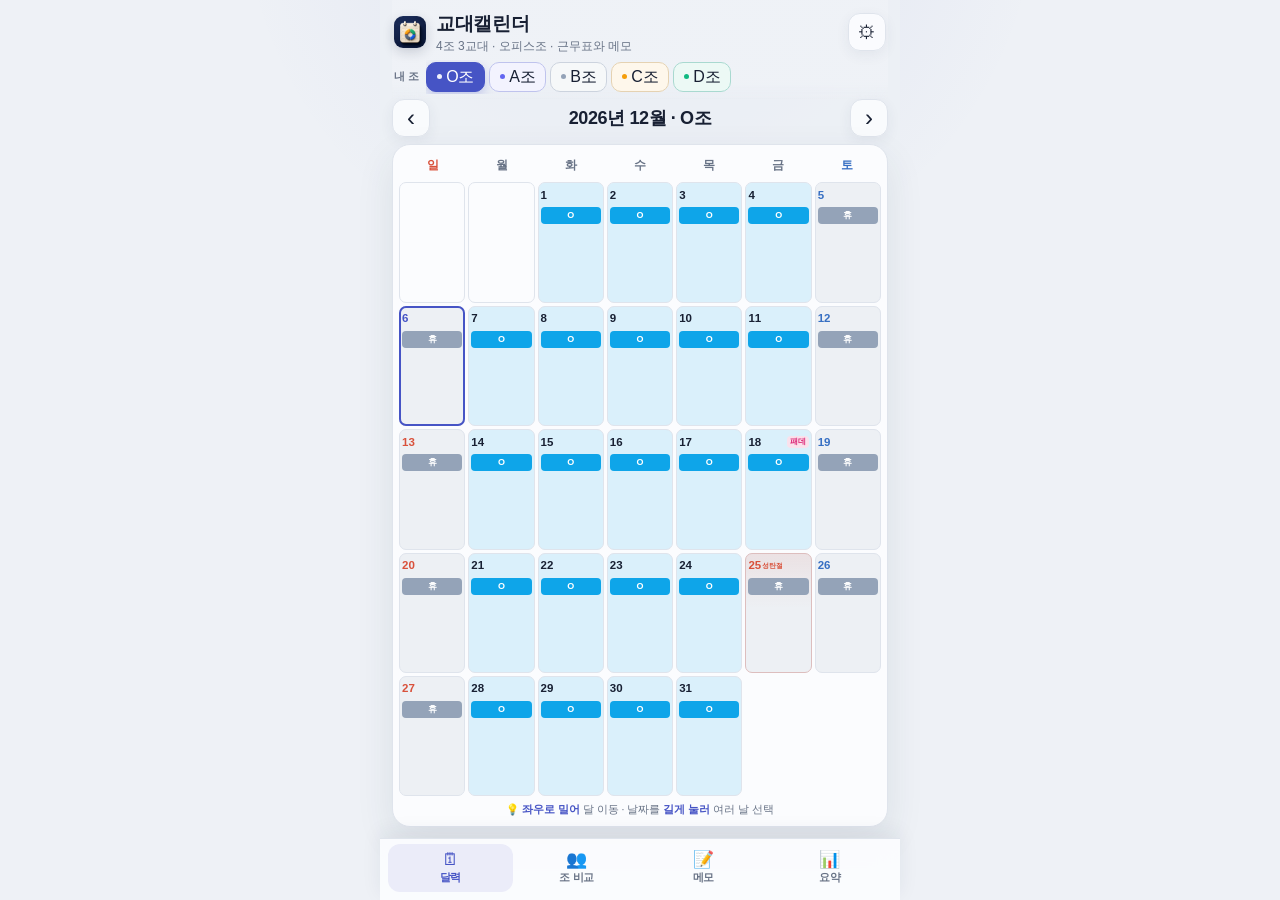
==== commit 71365cd9: "Let the month follow the finger The swipe worked but gave nothing back until it was over, so there w" ====
--- a/index.html
+++ b/index.html
@@ -13,7 +13,7 @@
   <link rel="manifest" href="manifest.json" />
   <link rel="icon" href="icons/icon-192-v2.png" />
   <link rel="apple-touch-icon" href="icons/icon-180-v2.png" />
-  <link rel="stylesheet" href="style.css?v=20261128b" />
+  <link rel="stylesheet" href="style.css?v=20261128d" />
   <script>
     /* 화면이 그려지기 전에 테마를 정한다. app.js 를 기다리면 어두운 화면에서
        흰 화면이 한 번 번쩍인다. '자동'이면 기기 설정을 따른다. */
@@ -233,9 +233,9 @@
   </div>
 
   <script src="qrcode.js?v=20260715a"></script>
-  <script src="sync-config.js?v=20261128b"></script>
-  <script src="sync.js?v=20261128b"></script>
-  <script src="app.js?v=20261128b"></script>
+  <script src="sync-config.js?v=20261128d"></script>
+  <script src="sync.js?v=20261128d"></script>
+  <script src="app.js?v=20261128d"></script>
   <script>
     if ('serviceWorker' in navigator && location.protocol !== 'file:') {
       window.addEventListener('load', () => {
@@ -245,7 +245,7 @@
           refreshed = true;
           window.location.reload();
         });
-        navigator.serviceWorker.register('./service-worker.js?v=20261128b', { updateViaCache:'none' })
+        navigator.serviceWorker.register('./service-worker.js?v=20261128d', { updateViaCache:'none' })
           .then((registration) => registration.update())
           .catch((error) => console.warn('Service worker registration failed:', error));
       });
--- a/style.css
+++ b/style.css
@@ -295,6 +295,9 @@
 .month-nav{
   display:flex; align-items:center; justify-content:space-between;
   margin-bottom: 7px;
+  /* 가로로 미는 동작은 달 넘기기다 — 브라우저가 스크롤로 가져가면
+     pointermove 가 끊겨 제스처가 통째로 사라진다. 세로만 내준다. */
+  touch-action: pan-y;
 }
 .month-title{
   border:none; background:transparent; font-size: 18px; font-weight: 800;
@@ -529,6 +532,10 @@
   border-radius:var(--radius);
   box-shadow:var(--shadow);
   padding:8px 6px 8px;
+  /* .month-nav 와 같은 이유 — 가로 제스처는 달 넘기기로 쓴다. */
+  touch-action: pan-y;
+  /* 미는 동안 날짜판이 카드 밖으로 나가는 부분을 카드가 잘라 준다. */
+  overflow: hidden;
 }
 .weekdays{ display:grid; grid-template-columns: repeat(7,1fr); margin-bottom: 4px; }
 .wd{ text-align:center; font-size: 12px; color: var(--ink-soft); padding: 4px 0; font-weight:600; }
@@ -573,6 +580,15 @@
 }
 .cell:hover{ border-color:color-mix(in srgb, var(--brand) 24%, var(--line)); }
 .cell:active{ transform: scale(.96); }
+/* 미는 중에는 칸이 눌린 것처럼 보이지 않게 하고, 글자가 끌려 선택되지 않게 한다. */
+.grid.swiping{ cursor: grabbing; }
+.grid.swiping .cell:active{ transform: none; }
+.grid.swiping, .grid.swiping *{ user-select: none; -webkit-user-select: none; }
+@media (prefers-reduced-motion: reduce){
+  /* 모션을 줄여 달라고 한 사람에게는 따라오는 움직임 없이 달만 바뀐다
+     (app.js 도 같은 설정을 보고 애니메이션을 건너뛴다). */
+  .grid{ transition: none !important; }
+}
 .cell.empty{ background: transparent; pointer-events:none; }
 .cell.has-memo{
   background:
